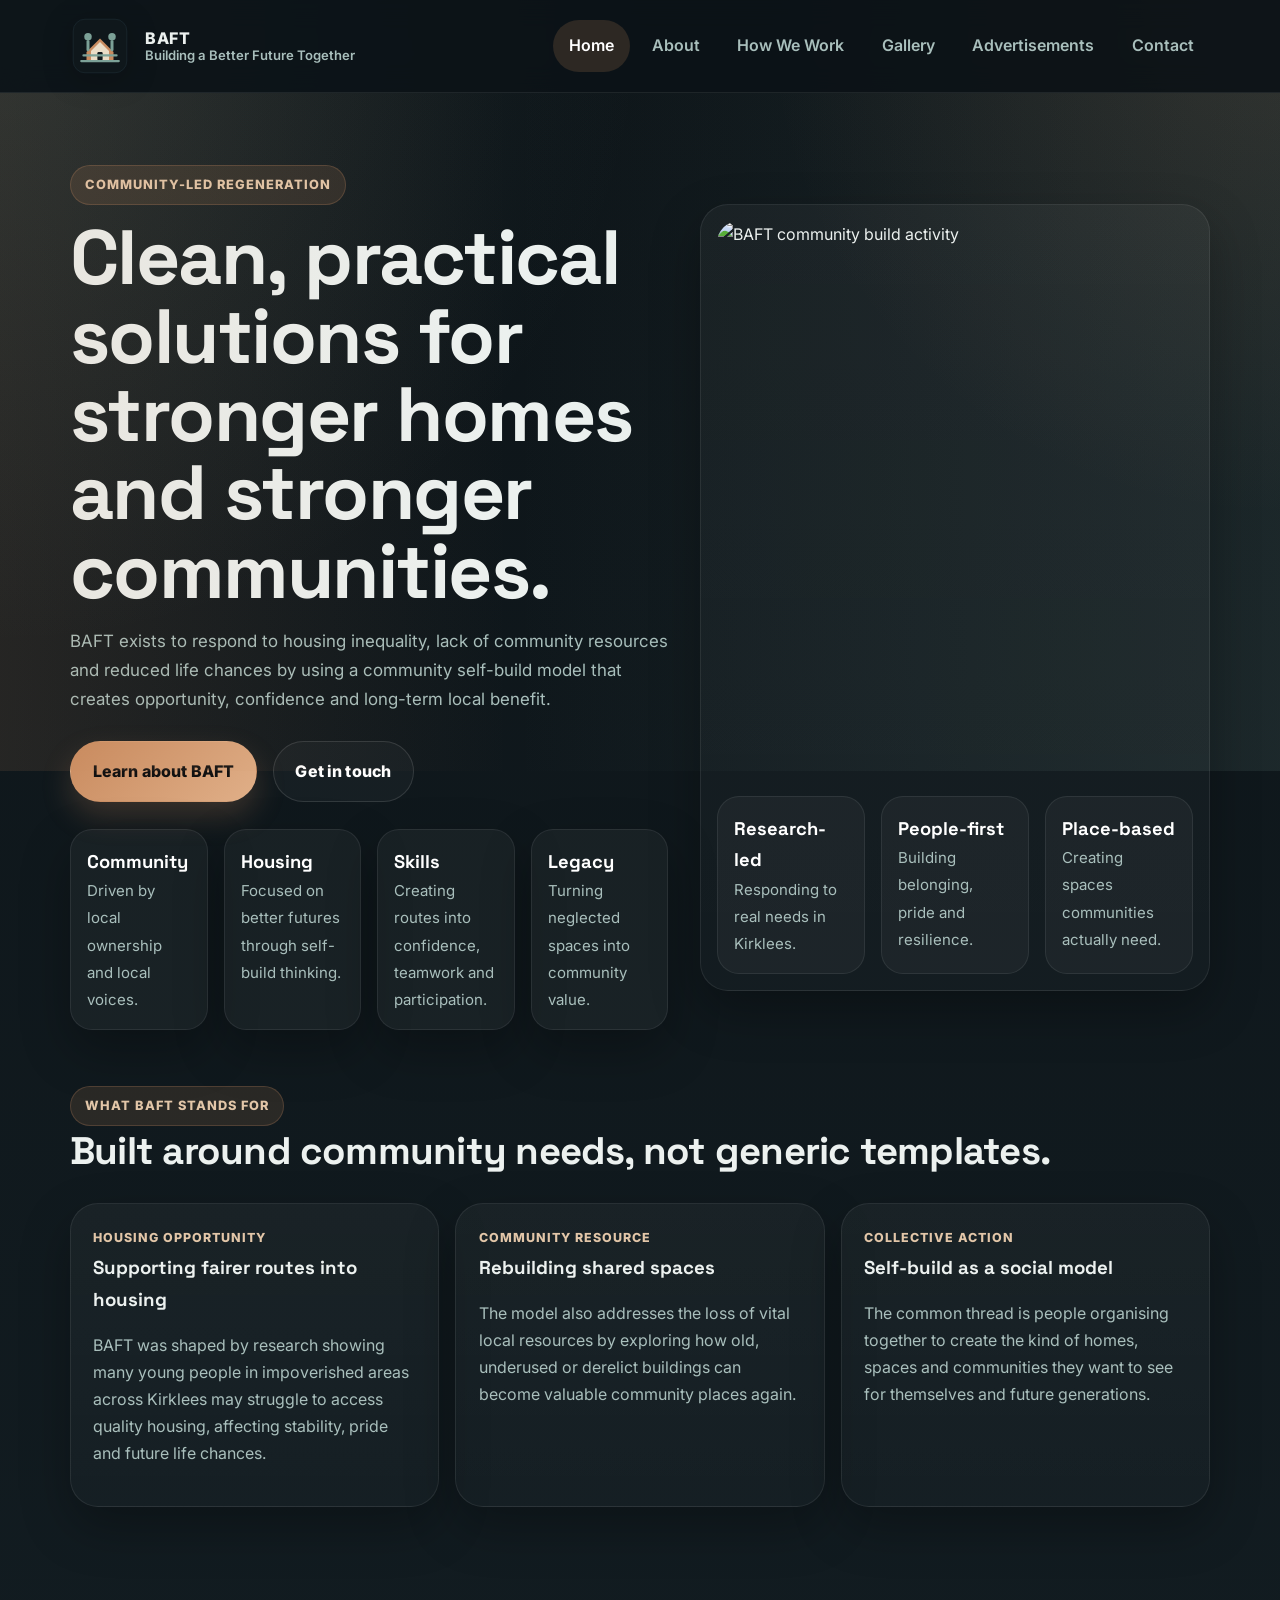
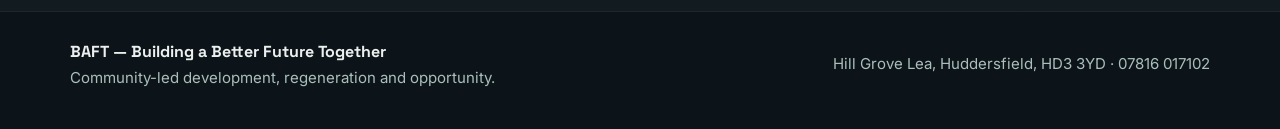
==== index.html @ 372d40d4 "BAFT website final version" ====
<!doctype html>
<html lang="en">
<head>
  <meta charset="utf-8" />
  <meta name="viewport" content="width=device-width, initial-scale=1" />
  <title>BAFT | Building a Better Future Together</title>
  <meta name="description" content="BAFT is a community-led organisation focused on self-build, regeneration and creating stronger futures for young people and neighbourhoods in Kirklees." />
  <link rel="preconnect" href="https://fonts.googleapis.com">
  <link rel="preconnect" href="https://fonts.gstatic.com" crossorigin>
  <link href="https://fonts.googleapis.com/css2?family=Inter:wght@400;500;600;700;800&family=Space+Grotesk:wght@500;700&display=swap" rel="stylesheet">
  <link rel="stylesheet" href="assets/css/styles.css" />
</head>
<body>
<header class="topbar">
  <div class="container nav">
    <a href="index.html" class="brand" aria-label="BAFT Home">
      <img src="assets/img/baft-logo.svg" alt="BAFT logo" />
      <div class="brand-text"><span>BAFT</span><span>Building a Better Future Together</span></div>
    </a>
    <button class="menu-btn" aria-label="Open menu">☰</button>
    <nav class="nav-links">
      <a href="index.html" class="active">Home</a>
      <a href="about.html">About</a>
      <a href="how-we-work.html">How We Work</a>
      <a href="gallery.html">Gallery</a>
      <a href="adverts.html">Advertisements</a>
      <a href="contact.html">Contact</a>
    </nav>
  </div>
</header>
<main>
  <section class="hero">
    <div class="container hero-grid">
      <div>
        <span class="eyebrow">Community-led regeneration</span>
        <h1>Clean, practical solutions for stronger homes and stronger communities.</h1>
        <p class="lead">BAFT exists to respond to housing inequality, lack of community resources and reduced life chances by using a community self-build model that creates opportunity, confidence and long-term local benefit.</p>
        <div class="actions">
          <a class="btn primary" href="about.html">Learn about BAFT</a>
          <a class="btn secondary" href="contact.html">Get in touch</a>
        </div>
        <div class="stat-band">
          <div class="stat-card"><strong>Community</strong><span class="small">Driven by local ownership and local voices.</span></div>
          <div class="stat-card"><strong>Housing</strong><span class="small">Focused on better futures through self-build thinking.</span></div>
          <div class="stat-card"><strong>Skills</strong><span class="small">Creating routes into confidence, teamwork and participation.</span></div>
          <div class="stat-card"><strong>Legacy</strong><span class="small">Turning neglected spaces into community value.</span></div>
        </div>
      </div>
      <div class="hero-card">
        <img src="https://static.wixstatic.com/media/325c3e_e42f25a9f0ba4d3da91ca66ad7e15fb5~mv2.jpg/v1/fill/w_980,h_708,al_c,q_80,usm_0.66_1.00_0.01,enc_auto/325c3e_e42f25a9f0ba4d3da91ca66ad7e15fb5~mv2.jpg" alt="BAFT community build activity" />
        <div class="mini-stats">
          <div><strong>Research-led</strong><span class="small">Responding to real needs in Kirklees.</span></div>
          <div><strong>People-first</strong><span class="small">Building belonging, pride and resilience.</span></div>
          <div><strong>Place-based</strong><span class="small">Creating spaces communities actually need.</span></div>
        </div>
      </div>
    </div>
  </section>

  <section class="section">
    <div class="container">
      <div class="section-head">
        <div>
          <span class="eyebrow">What BAFT stands for</span>
          <h2>Built around community needs, not generic templates.</h2>
        </div>
      </div>
      <div class="grid-3">
        <article class="card">
          <div class="kicker">Housing opportunity</div>
          <h3>Supporting fairer routes into housing</h3>
          <p class="muted">BAFT was shaped by research showing many young people in impoverished areas across Kirklees may struggle to access quality housing, affecting stability, pride and future life chances.</p>
        </article>
        <article class="card">
          <div class="kicker">Community resource</div>
          <h3>Rebuilding shared spaces</h3>
          <p class="muted">The model also addresses the loss of vital local resources by exploring how old, underused or derelict buildings can become valuable community places again.</p>
        </article>
        <article class="card">
          <div class="kicker">Collective action</div>
          <h3>Self-build as a social model</h3>
          <p class="muted">The common thread is people organising together to create the kind of homes, spaces and communities they want to see for themselves and future generations.</p>
        </article>
      </div>
    </div>
  </section>

</main>
<footer class="footer">
  <div class="container footer-grid">
    <div><strong>BAFT — Building a Better Future Together</strong><div class="small">Community-led development, regeneration and opportunity.</div></div>
    <div class="small">Hill Grove Lea, Huddersfield, HD3 3YD · <a href="tel:07816017102">07816 017102</a></div>
  </div>
</footer>
<script src="assets/js/main.js"></script>
</body>
</html>
---- assets/css/styles.css ----
:root{
  --bg:#0d1418;
  --bg-2:#121c21;
  --surface:#17242a;
  --surface-2:#1d2d34;
  --panel:#f4efe7;
  --panel-2:#e8dcc9;
  --text:#ecf1ef;
  --text-dark:#112027;
  --muted:#a9bfbc;
  --muted-dark:#53656b;
  --line:rgba(255,255,255,.08);
  --brand:#c98b5f;
  --brand-2:#7ca197;
  --brand-3:#e2c6a8;
  --shadow:0 20px 50px rgba(0,0,0,.28);
  --radius:28px;
}
*{box-sizing:border-box}
html{scroll-behavior:smooth}
body{
  margin:0;
  font-family:Inter,system-ui,sans-serif;
  color:var(--text);
  background:
    radial-gradient(circle at top left, rgba(124,161,151,.16), transparent 30%),
    radial-gradient(circle at top right, rgba(201,139,95,.14), transparent 24%),
    linear-gradient(180deg,var(--bg) 0%, var(--bg-2) 100%);
  line-height:1.7;
}
a{color:inherit;text-decoration:none}
img{max-width:100%;display:block}
.container{width:min(1140px,calc(100% - 2rem));margin:auto}

.topbar{
  position:sticky;top:0;z-index:50;
  background:rgba(12,19,23,.88);
  backdrop-filter:blur(14px);
  border-bottom:1px solid var(--line)
}
.nav{display:flex;align-items:center;justify-content:space-between;gap:1rem;padding:1rem 0}
.brand{display:flex;align-items:center;gap:.95rem;min-width:0}
.brand img{width:60px;height:60px;filter:drop-shadow(0 6px 15px rgba(0,0,0,.2))}
.brand-text{display:flex;flex-direction:column;line-height:1.08}
.brand-text span:first-child{font-weight:800;letter-spacing:.04em}
.brand-text span:last-child{font-size:.82rem;color:var(--muted);font-weight:600}
.nav-links{display:flex;gap:.35rem;align-items:center}
.nav-links a{padding:.8rem 1rem;border-radius:999px;font-weight:600;color:var(--muted);transition:.2s ease}
.nav-links a:hover,.nav-links a.active{background:rgba(201,139,95,.18);color:#fff}
.menu-btn{display:none;border:1px solid var(--line);background:rgba(255,255,255,.04);color:var(--text);border-radius:18px;padding:.8rem .95rem;font-size:1rem}

.hero,.page-hero{padding:4.5rem 0 2rem;position:relative}
.hero::before,.page-hero::before{
  content:"";position:absolute;inset:0 0 auto 0;height:70%;pointer-events:none;
  background:linear-gradient(90deg, rgba(201,139,95,.12), transparent 40%, rgba(124,161,151,.12));
}
.hero-grid,.split,.page-hero-grid{display:grid;grid-template-columns:1.08fr .92fr;gap:2rem;align-items:center}
.eyebrow{display:inline-flex;align-items:center;padding:.5rem .85rem;border-radius:999px;background:rgba(201,139,95,.14);border:1px solid rgba(201,139,95,.24);color:var(--brand-3);font-size:.8rem;font-weight:800;text-transform:uppercase;letter-spacing:.08em}
.hero h1,.page-hero h1,h2{font-family:'Space Grotesk',Inter,sans-serif;line-height:1.02;letter-spacing:-.02em}
.hero h1,.page-hero h1{font-size:clamp(2.8rem,6vw,5.2rem);margin:.85rem 0 1rem;max-width:12ch}
h2{font-size:clamp(2rem,3vw,3rem);margin:.3rem 0 0.8rem}
.lead{font-size:1.06rem;color:var(--muted);max-width:64ch}
.actions{display:flex;gap:1rem;flex-wrap:wrap;margin-top:1.7rem}
.btn{display:inline-flex;align-items:center;justify-content:center;padding:1rem 1.35rem;border-radius:999px;font-weight:800;letter-spacing:.01em;border:1px solid transparent;transition:.22s ease;cursor:pointer}
.btn:hover{transform:translateY(-2px)}
.btn.primary{background:linear-gradient(135deg,var(--brand),#e0af88);color:#111;box-shadow:0 14px 30px rgba(201,139,95,.24)}
.btn.secondary{background:rgba(255,255,255,.03);border-color:rgba(255,255,255,.12);color:#fff}
.btn.secondary:hover{border-color:rgba(255,255,255,.25);background:rgba(255,255,255,.06)}

.hero-card,.image-card,.stat-card,.card,.contact-card,.feature-card,.gallery-note,.notice,.timeline-item,.ad-feature-card,.ad-promo-card,.team-card{background:linear-gradient(180deg, rgba(255,255,255,.04), rgba(255,255,255,.02));border:1px solid var(--line);box-shadow:var(--shadow);border-radius:var(--radius)}
.hero-card,.image-card,.banner{position:relative;overflow:hidden}
.hero-card::after,.image-card::after,.banner::after{
  content:"";position:absolute;inset:auto auto -20% -10%;width:150px;height:150px;border-radius:50%;background:radial-gradient(circle, rgba(201,139,95,.35), transparent 65%);pointer-events:none
}
.hero-card{padding:1rem}
.hero-card img,.image-card img{border-radius:22px;aspect-ratio:4/4.7;object-fit:cover}
.banner img{border-radius:30px;aspect-ratio:4/3.2;object-fit:cover;box-shadow:var(--shadow)}
.mini-stats,.stat-band,.grid-3,.grid-2,.team-grid,.contact-grid,.ad-feature-grid{display:grid;gap:1rem}
.mini-stats{grid-template-columns:repeat(3,1fr);margin-top:1rem}
.mini-stats div,.stat-card{padding:1rem;background:rgba(255,255,255,.04);border:1px solid var(--line);border-radius:22px}
.mini-stats strong,.stat-card strong{display:block;font-size:1.15rem;font-family:'Space Grotesk',Inter,sans-serif;color:#fff}
.stat-band{grid-template-columns:repeat(4,1fr);margin-top:1.7rem}
.grid-3,.team-grid{grid-template-columns:repeat(3,1fr)}
.grid-2,.contact-grid,.ad-feature-grid{grid-template-columns:repeat(2,1fr)}
.section{padding:1.5rem 0 4rem}
.section-head{display:flex;justify-content:space-between;align-items:end;gap:1rem;margin-bottom:1.3rem}
.card,.feature-card,.gallery-note,.contact-card{padding:1.4rem}
.card h3,.feature-card h3,.team-card h3,.contact-card h3,.timeline-item h3,.ad-feature-card h3,.ad-promo-card h3{margin:.25rem 0 .55rem;font-family:'Space Grotesk',Inter,sans-serif}
.kicker{font-size:.78rem;text-transform:uppercase;letter-spacing:.08em;color:var(--brand-3);font-weight:800}
.muted,.small{color:var(--muted)}
.small{font-size:.94rem}
.feature-strip{display:grid;grid-template-columns:1fr 1fr;gap:1rem;margin-top:1.25rem}
.feature-card{display:flex;gap:1rem;align-items:flex-start}
.feature-icon{width:50px;height:50px;border-radius:16px;background:rgba(201,139,95,.18);display:grid;place-items:center;font-weight:800;color:var(--brand-3);flex:0 0 auto}
.quote,.notice{padding:1.2rem 1.25rem;background:rgba(255,255,255,.04);border-left:4px solid var(--brand);margin-top:1rem}
.team-card{overflow:hidden}.team-card img{aspect-ratio:4/4.2;object-fit:cover}.team-card .body{padding:1rem 1.15rem 1.25rem}
.timeline{display:grid;gap:1rem}
.timeline-item{display:grid;grid-template-columns:auto 1fr;gap:1rem;align-items:flex-start;padding:1.2rem}
.timeline-step{width:56px;height:56px;border-radius:18px;display:grid;place-items:center;background:linear-gradient(135deg,var(--brand),#e0af88);color:#111;font-weight:900;font-family:'Space Grotesk',Inter,sans-serif}
.gallery-grid{columns:3 260px;column-gap:1rem}
.gallery-grid figure{break-inside:avoid;margin:0 0 1rem;border-radius:24px;overflow:hidden;border:1px solid var(--line);background:rgba(255,255,255,.03);box-shadow:var(--shadow)}
.gallery-grid img{width:100%;height:auto;transition:transform .35s ease}.gallery-grid figure:hover img{transform:scale(1.03)}
.contact-form{display:grid;gap:.8rem}.contact-form input,.contact-form textarea{width:100%;padding:1rem 1.05rem;border-radius:18px;border:1px solid rgba(255,255,255,.12);background:rgba(10,16,19,.55);color:#fff}.contact-form textarea{min-height:160px;resize:vertical}
.contact-form ::placeholder{color:#91a4a2}

.ad-feature-grid{margin-top:1.25rem}
.ad-feature-card{display:grid;grid-template-columns:1fr;overflow:hidden;padding:0}
.ad-brand{
  min-height:250px;display:flex;align-items:center;justify-content:center;padding:2rem;
  background:linear-gradient(135deg, rgba(255,255,255,.05), rgba(255,255,255,.02));
  border-bottom:1px solid var(--line)
}
.ad-feature-body{padding:1.35rem}
.logo-lockup{display:flex;align-items:center;justify-content:center;width:100%}
.logo-lockup svg{width:min(320px,100%);height:auto}
.ad-actions{display:flex;gap:.8rem;flex-wrap:wrap;margin-top:1.2rem}
.page-intro{max-width:760px}
.partner-note{margin-top:1rem;color:var(--muted);font-size:.95rem}

.footer{padding:1.6rem 0 2.4rem;border-top:1px solid var(--line);background:rgba(8,13,16,.45);margin-top:2.5rem}
.footer-grid{display:flex;justify-content:space-between;gap:1rem;align-items:center}
.footer strong{font-family:'Space Grotesk',Inter,sans-serif}

@media (max-width:900px){
  .hero-grid,.split,.page-hero-grid,.grid-3,.grid-2,.team-grid,.contact-grid,.ad-feature-grid,.stat-band,.feature-strip{grid-template-columns:1fr}
  .hero h1,.page-hero h1{max-width:none}
  .nav-links{display:none;position:absolute;left:1rem;right:1rem;top:86px;background:rgba(16,25,29,.98);padding:1rem;border:1px solid var(--line);border-radius:24px;box-shadow:var(--shadow);flex-direction:column;align-items:stretch}
  .nav-links.show{display:flex}
  .menu-btn{display:inline-flex}
  .footer-grid{flex-direction:column;align-items:flex-start}
}
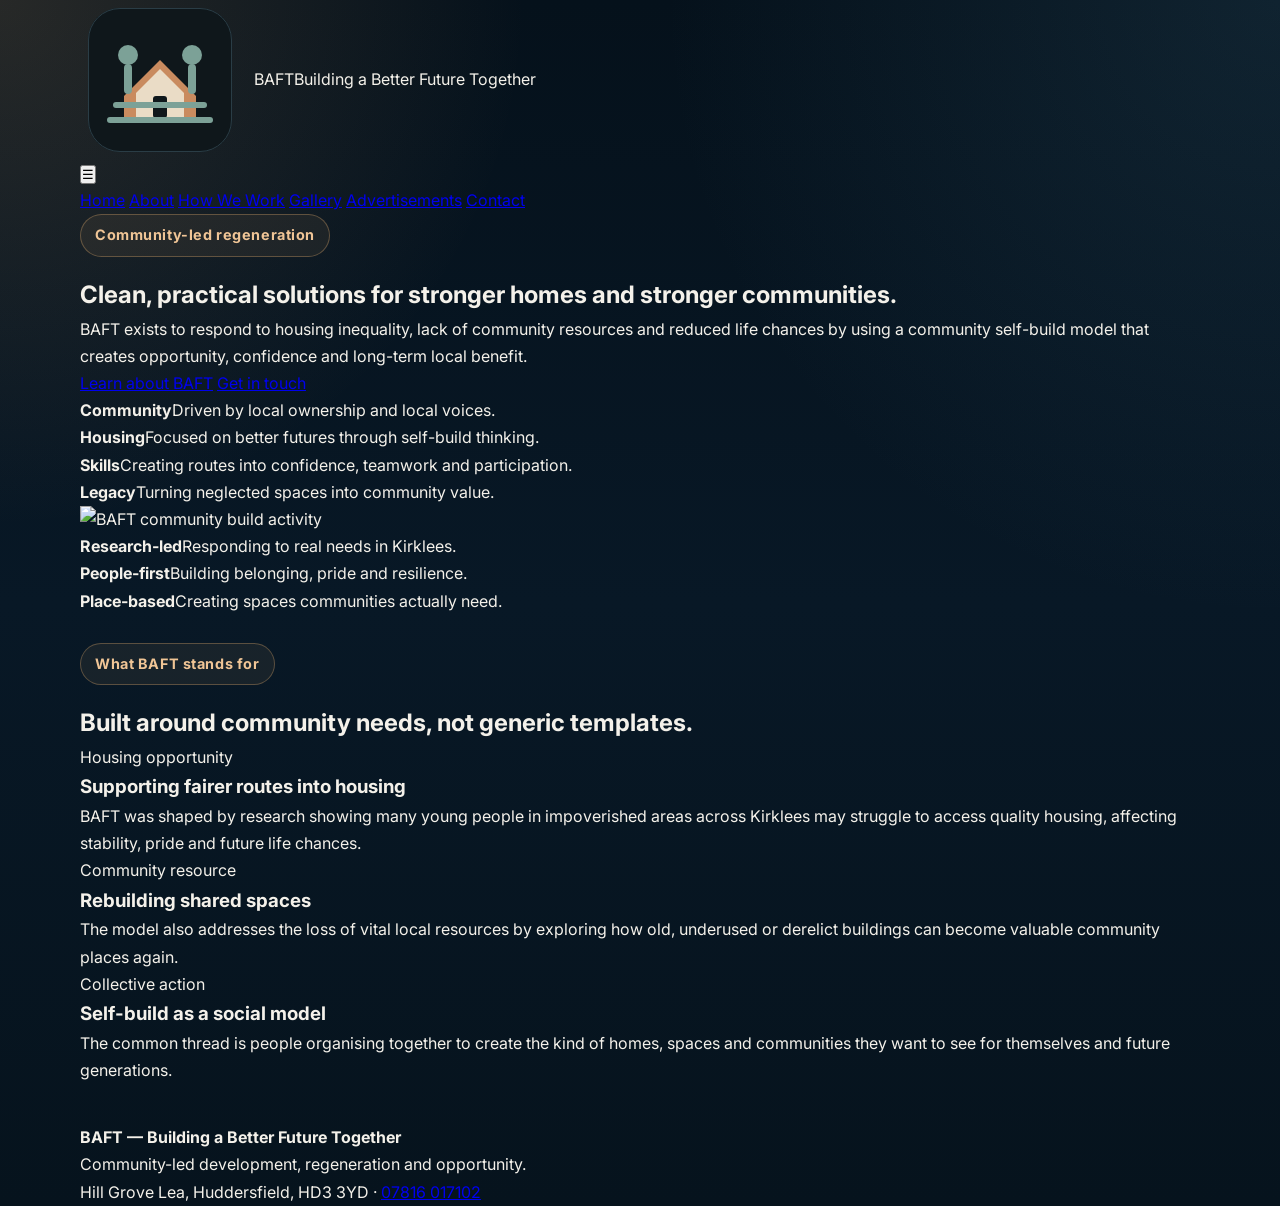
==== commit f8967638: "Improve about page design and fix menu" ====
--- a/index.html
+++ b/index.html
@@ -8,7 +8,7 @@
   <link rel="preconnect" href="https://fonts.googleapis.com">
   <link rel="preconnect" href="https://fonts.gstatic.com" crossorigin>
   <link href="https://fonts.googleapis.com/css2?family=Inter:wght@400;500;600;700;800&family=Space+Grotesk:wght@500;700&display=swap" rel="stylesheet">
-  <link rel="stylesheet" href="assets/css/styles.css" />
+  <link rel="stylesheet" href="assets/css/styles.css">
 </head>
 <body>
 <header class="topbar">
@@ -17,7 +17,7 @@
       <img src="assets/img/baft-logo.svg" alt="BAFT logo" />
       <div class="brand-text"><span>BAFT</span><span>Building a Better Future Together</span></div>
     </a>
-    <button class="menu-btn" aria-label="Open menu">☰</button>
+    <button class="menu-btn" aria-expanded="false" aria-label="Open menu">☰</button>
     <nav class="nav-links">
       <a href="index.html" class="active">Home</a>
       <a href="about.html">About</a>
@@ -29,7 +29,7 @@
   </div>
 </header>
 <main>
-  <section class="hero">
+  <section class="hero fade-in">
     <div class="container hero-grid">
       <div>
         <span class="eyebrow">Community-led regeneration</span>
@@ -59,7 +59,7 @@
 
   <section class="section">
     <div class="container">
-      <div class="section-head">
+      <div class="section-head fade-up">
         <div>
           <span class="eyebrow">What BAFT stands for</span>
           <h2>Built around community needs, not generic templates.</h2>
--- a/assets/css/styles.css
+++ b/assets/css/styles.css
@@ -1,131 +1,377 @@
-:root{
-  --bg:#0d1418;
-  --bg-2:#121c21;
-  --surface:#17242a;
-  --surface-2:#1d2d34;
-  --panel:#f4efe7;
-  --panel-2:#e8dcc9;
-  --text:#ecf1ef;
-  --text-dark:#112027;
-  --muted:#a9bfbc;
-  --muted-dark:#53656b;
-  --line:rgba(255,255,255,.08);
-  --brand:#c98b5f;
-  --brand-2:#7ca197;
-  --brand-3:#e2c6a8;
-  --shadow:0 20px 50px rgba(0,0,0,.28);
-  --radius:28px;
-}
-*{box-sizing:border-box}
-html{scroll-behavior:smooth}
-body{
-  margin:0;
-  font-family:Inter,system-ui,sans-serif;
-  color:var(--text);
+* {
+  margin: 0;
+  padding: 0;
+  box-sizing: border-box;
+}
+
+:root {
+  --bg: #07131d;
+  --bg-soft: #0d1d2a;
+  --panel: rgba(11, 24, 35, 0.88);
+  --panel-border: rgba(255, 255, 255, 0.08);
+  --text: #f4f1ea;
+  --muted: #bfd0db;
+  --accent: #d9a56a;
+  --accent-soft: #f0c596;
+  --shadow: 0 20px 50px rgba(0, 0, 0, 0.28);
+}
+
+html {
+  scroll-behavior: smooth;
+}
+
+body {
+  font-family: Inter, Arial, sans-serif;
   background:
-    radial-gradient(circle at top left, rgba(124,161,151,.16), transparent 30%),
-    radial-gradient(circle at top right, rgba(201,139,95,.14), transparent 24%),
-    linear-gradient(180deg,var(--bg) 0%, var(--bg-2) 100%);
-  line-height:1.7;
-}
-a{color:inherit;text-decoration:none}
-img{max-width:100%;display:block}
-.container{width:min(1140px,calc(100% - 2rem));margin:auto}
-
-.topbar{
-  position:sticky;top:0;z-index:50;
-  background:rgba(12,19,23,.88);
-  backdrop-filter:blur(14px);
-  border-bottom:1px solid var(--line)
-}
-.nav{display:flex;align-items:center;justify-content:space-between;gap:1rem;padding:1rem 0}
-.brand{display:flex;align-items:center;gap:.95rem;min-width:0}
-.brand img{width:60px;height:60px;filter:drop-shadow(0 6px 15px rgba(0,0,0,.2))}
-.brand-text{display:flex;flex-direction:column;line-height:1.08}
-.brand-text span:first-child{font-weight:800;letter-spacing:.04em}
-.brand-text span:last-child{font-size:.82rem;color:var(--muted);font-weight:600}
-.nav-links{display:flex;gap:.35rem;align-items:center}
-.nav-links a{padding:.8rem 1rem;border-radius:999px;font-weight:600;color:var(--muted);transition:.2s ease}
-.nav-links a:hover,.nav-links a.active{background:rgba(201,139,95,.18);color:#fff}
-.menu-btn{display:none;border:1px solid var(--line);background:rgba(255,255,255,.04);color:var(--text);border-radius:18px;padding:.8rem .95rem;font-size:1rem}
-
-.hero,.page-hero{padding:4.5rem 0 2rem;position:relative}
-.hero::before,.page-hero::before{
-  content:"";position:absolute;inset:0 0 auto 0;height:70%;pointer-events:none;
-  background:linear-gradient(90deg, rgba(201,139,95,.12), transparent 40%, rgba(124,161,151,.12));
-}
-.hero-grid,.split,.page-hero-grid{display:grid;grid-template-columns:1.08fr .92fr;gap:2rem;align-items:center}
-.eyebrow{display:inline-flex;align-items:center;padding:.5rem .85rem;border-radius:999px;background:rgba(201,139,95,.14);border:1px solid rgba(201,139,95,.24);color:var(--brand-3);font-size:.8rem;font-weight:800;text-transform:uppercase;letter-spacing:.08em}
-.hero h1,.page-hero h1,h2{font-family:'Space Grotesk',Inter,sans-serif;line-height:1.02;letter-spacing:-.02em}
-.hero h1,.page-hero h1{font-size:clamp(2.8rem,6vw,5.2rem);margin:.85rem 0 1rem;max-width:12ch}
-h2{font-size:clamp(2rem,3vw,3rem);margin:.3rem 0 0.8rem}
-.lead{font-size:1.06rem;color:var(--muted);max-width:64ch}
-.actions{display:flex;gap:1rem;flex-wrap:wrap;margin-top:1.7rem}
-.btn{display:inline-flex;align-items:center;justify-content:center;padding:1rem 1.35rem;border-radius:999px;font-weight:800;letter-spacing:.01em;border:1px solid transparent;transition:.22s ease;cursor:pointer}
-.btn:hover{transform:translateY(-2px)}
-.btn.primary{background:linear-gradient(135deg,var(--brand),#e0af88);color:#111;box-shadow:0 14px 30px rgba(201,139,95,.24)}
-.btn.secondary{background:rgba(255,255,255,.03);border-color:rgba(255,255,255,.12);color:#fff}
-.btn.secondary:hover{border-color:rgba(255,255,255,.25);background:rgba(255,255,255,.06)}
-
-.hero-card,.image-card,.stat-card,.card,.contact-card,.feature-card,.gallery-note,.notice,.timeline-item,.ad-feature-card,.ad-promo-card,.team-card{background:linear-gradient(180deg, rgba(255,255,255,.04), rgba(255,255,255,.02));border:1px solid var(--line);box-shadow:var(--shadow);border-radius:var(--radius)}
-.hero-card,.image-card,.banner{position:relative;overflow:hidden}
-.hero-card::after,.image-card::after,.banner::after{
-  content:"";position:absolute;inset:auto auto -20% -10%;width:150px;height:150px;border-radius:50%;background:radial-gradient(circle, rgba(201,139,95,.35), transparent 65%);pointer-events:none
-}
-.hero-card{padding:1rem}
-.hero-card img,.image-card img{border-radius:22px;aspect-ratio:4/4.7;object-fit:cover}
-.banner img{border-radius:30px;aspect-ratio:4/3.2;object-fit:cover;box-shadow:var(--shadow)}
-.mini-stats,.stat-band,.grid-3,.grid-2,.team-grid,.contact-grid,.ad-feature-grid{display:grid;gap:1rem}
-.mini-stats{grid-template-columns:repeat(3,1fr);margin-top:1rem}
-.mini-stats div,.stat-card{padding:1rem;background:rgba(255,255,255,.04);border:1px solid var(--line);border-radius:22px}
-.mini-stats strong,.stat-card strong{display:block;font-size:1.15rem;font-family:'Space Grotesk',Inter,sans-serif;color:#fff}
-.stat-band{grid-template-columns:repeat(4,1fr);margin-top:1.7rem}
-.grid-3,.team-grid{grid-template-columns:repeat(3,1fr)}
-.grid-2,.contact-grid,.ad-feature-grid{grid-template-columns:repeat(2,1fr)}
-.section{padding:1.5rem 0 4rem}
-.section-head{display:flex;justify-content:space-between;align-items:end;gap:1rem;margin-bottom:1.3rem}
-.card,.feature-card,.gallery-note,.contact-card{padding:1.4rem}
-.card h3,.feature-card h3,.team-card h3,.contact-card h3,.timeline-item h3,.ad-feature-card h3,.ad-promo-card h3{margin:.25rem 0 .55rem;font-family:'Space Grotesk',Inter,sans-serif}
-.kicker{font-size:.78rem;text-transform:uppercase;letter-spacing:.08em;color:var(--brand-3);font-weight:800}
-.muted,.small{color:var(--muted)}
-.small{font-size:.94rem}
-.feature-strip{display:grid;grid-template-columns:1fr 1fr;gap:1rem;margin-top:1.25rem}
-.feature-card{display:flex;gap:1rem;align-items:flex-start}
-.feature-icon{width:50px;height:50px;border-radius:16px;background:rgba(201,139,95,.18);display:grid;place-items:center;font-weight:800;color:var(--brand-3);flex:0 0 auto}
-.quote,.notice{padding:1.2rem 1.25rem;background:rgba(255,255,255,.04);border-left:4px solid var(--brand);margin-top:1rem}
-.team-card{overflow:hidden}.team-card img{aspect-ratio:4/4.2;object-fit:cover}.team-card .body{padding:1rem 1.15rem 1.25rem}
-.timeline{display:grid;gap:1rem}
-.timeline-item{display:grid;grid-template-columns:auto 1fr;gap:1rem;align-items:flex-start;padding:1.2rem}
-.timeline-step{width:56px;height:56px;border-radius:18px;display:grid;place-items:center;background:linear-gradient(135deg,var(--brand),#e0af88);color:#111;font-weight:900;font-family:'Space Grotesk',Inter,sans-serif}
-.gallery-grid{columns:3 260px;column-gap:1rem}
-.gallery-grid figure{break-inside:avoid;margin:0 0 1rem;border-radius:24px;overflow:hidden;border:1px solid var(--line);background:rgba(255,255,255,.03);box-shadow:var(--shadow)}
-.gallery-grid img{width:100%;height:auto;transition:transform .35s ease}.gallery-grid figure:hover img{transform:scale(1.03)}
-.contact-form{display:grid;gap:.8rem}.contact-form input,.contact-form textarea{width:100%;padding:1rem 1.05rem;border-radius:18px;border:1px solid rgba(255,255,255,.12);background:rgba(10,16,19,.55);color:#fff}.contact-form textarea{min-height:160px;resize:vertical}
-.contact-form ::placeholder{color:#91a4a2}
-
-.ad-feature-grid{margin-top:1.25rem}
-.ad-feature-card{display:grid;grid-template-columns:1fr;overflow:hidden;padding:0}
-.ad-brand{
-  min-height:250px;display:flex;align-items:center;justify-content:center;padding:2rem;
-  background:linear-gradient(135deg, rgba(255,255,255,.05), rgba(255,255,255,.02));
-  border-bottom:1px solid var(--line)
-}
-.ad-feature-body{padding:1.35rem}
-.logo-lockup{display:flex;align-items:center;justify-content:center;width:100%}
-.logo-lockup svg{width:min(320px,100%);height:auto}
-.ad-actions{display:flex;gap:.8rem;flex-wrap:wrap;margin-top:1.2rem}
-.page-intro{max-width:760px}
-.partner-note{margin-top:1rem;color:var(--muted);font-size:.95rem}
-
-.footer{padding:1.6rem 0 2.4rem;border-top:1px solid var(--line);background:rgba(8,13,16,.45);margin-top:2.5rem}
-.footer-grid{display:flex;justify-content:space-between;gap:1rem;align-items:center}
-.footer strong{font-family:'Space Grotesk',Inter,sans-serif}
-
-@media (max-width:900px){
-  .hero-grid,.split,.page-hero-grid,.grid-3,.grid-2,.team-grid,.contact-grid,.ad-feature-grid,.stat-band,.feature-strip{grid-template-columns:1fr}
-  .hero h1,.page-hero h1{max-width:none}
-  .nav-links{display:none;position:absolute;left:1rem;right:1rem;top:86px;background:rgba(16,25,29,.98);padding:1rem;border:1px solid var(--line);border-radius:24px;box-shadow:var(--shadow);flex-direction:column;align-items:stretch}
-  .nav-links.show{display:flex}
-  .menu-btn{display:inline-flex}
-  .footer-grid{flex-direction:column;align-items:flex-start}
-}
+    radial-gradient(circle at top left, rgba(217,165,106,0.16), transparent 30%),
+    radial-gradient(circle at top right, rgba(66,117,144,0.18), transparent 35%),
+    linear-gradient(180deg, #05111b 0%, #081826 50%, #06131d 100%);
+  color: var(--text);
+  line-height: 1.7;
+}
+
+img {
+  max-width: 100%;
+  display: block;
+}
+
+.container {
+  width: min(1120px, 92%);
+  margin: 0 auto;
+}
+
+.narrow {
+  width: min(860px, 100%);
+}
+
+.site-header {
+  position: sticky;
+  top: 0;
+  z-index: 50;
+  background: rgba(4, 13, 20, 0.92);
+  backdrop-filter: blur(10px);
+  border-bottom: 1px solid rgba(255,255,255,0.07);
+}
+
+.nav-wrap {
+  display: flex;
+  align-items: center;
+  justify-content: space-between;
+  gap: 24px;
+  padding: 18px 0;
+}
+
+.brand {
+  display: flex;
+  align-items: center;
+  gap: 14px;
+  text-decoration: none;
+  color: var(--text);
+  min-width: 0;
+}
+
+.brand-logo {
+  width: 64px;
+  height: 64px;
+  object-fit: contain;
+  border-radius: 18px;
+  box-shadow: 0 8px 24px rgba(0,0,0,0.18);
+}
+
+.brand-copy {
+  display: flex;
+  flex-direction: column;
+  line-height: 1.15;
+}
+
+.brand-copy strong {
+  font-size: 1.7rem;
+  letter-spacing: 0.02em;
+}
+
+.brand-copy span:last-child {
+  font-size: 0.95rem;
+  color: var(--muted);
+}
+
+.site-nav {
+  display: flex;
+  align-items: center;
+  gap: 24px;
+}
+
+.site-nav a {
+  color: var(--text);
+  text-decoration: none;
+  font-weight: 600;
+  padding: 10px 0;
+  position: relative;
+}
+
+.site-nav a:hover,
+.site-nav a.active {
+  color: var(--accent-soft);
+}
+
+.site-nav a.active::after,
+.site-nav a:hover::after {
+  content: "";
+  position: absolute;
+  left: 0;
+  bottom: 2px;
+  width: 100%;
+  height: 2px;
+  background: var(--accent);
+  border-radius: 999px;
+}
+
+.menu-toggle {
+  display: none;
+  border: 0;
+  background: transparent;
+  color: var(--text);
+  font-size: 2rem;
+  cursor: pointer;
+}
+
+.about-hero {
+  padding: 72px 0 42px;
+}
+
+.about-hero-grid {
+  display: grid;
+  grid-template-columns: 1.05fr 0.95fr;
+  gap: 36px;
+  align-items: center;
+}
+
+.eyebrow,
+.panel-label {
+  display: inline-flex;
+  align-items: center;
+  padding: 8px 14px;
+  border-radius: 999px;
+  border: 1px solid rgba(217,165,106,0.35);
+  background: rgba(217,165,106,0.08);
+  color: var(--accent-soft);
+  font-size: 0.9rem;
+  font-weight: 700;
+  letter-spacing: 0.04em;
+  margin-bottom: 18px;
+}
+
+.about-hero-copy h1 {
+  font-size: clamp(2.5rem, 5vw, 4.6rem);
+  line-height: 1.03;
+  margin-bottom: 18px;
+  max-width: 11ch;
+}
+
+.about-hero-copy p {
+  color: var(--muted);
+  font-size: 1.08rem;
+  max-width: 58ch;
+}
+
+.about-hero-image img {
+  border-radius: 28px;
+  min-height: 460px;
+  width: 100%;
+  object-fit: cover;
+  box-shadow: var(--shadow);
+}
+
+.section {
+  padding: 28px 0 40px;
+}
+
+.content-card,
+.info-panel {
+  background: linear-gradient(180deg, rgba(11,24,35,0.92), rgba(7,18,28,0.92));
+  border: 1px solid var(--panel-border);
+  border-radius: 28px;
+  box-shadow: var(--shadow);
+}
+
+.content-card {
+  padding: 34px;
+}
+
+.content-card h2 {
+  font-size: 2rem;
+  margin-bottom: 20px;
+}
+
+.content-card p + p {
+  margin-top: 18px;
+}
+
+.two-col {
+  display: grid;
+  grid-template-columns: 1.2fr 0.8fr;
+  gap: 28px;
+}
+
+.info-panel {
+  padding: 30px;
+}
+
+.info-panel h3 {
+  font-size: 1.8rem;
+  margin-bottom: 18px;
+}
+
+.info-panel p,
+.content-card p,
+.styled-list li {
+  color: var(--muted);
+  font-size: 1.02rem;
+}
+
+.styled-list {
+  list-style: none;
+  display: grid;
+  gap: 16px;
+  margin-top: 8px;
+}
+
+.styled-list li {
+  position: relative;
+  padding-left: 22px;
+}
+
+.styled-list li::before {
+  content: "";
+  position: absolute;
+  left: 0;
+  top: 11px;
+  width: 9px;
+  height: 9px;
+  border-radius: 999px;
+  background: var(--accent);
+}
+
+.team-section {
+  padding-bottom: 80px;
+}
+
+.section-title {
+  font-size: clamp(2rem, 4vw, 3rem);
+  margin-bottom: 28px;
+}
+
+.team-grid {
+  display: grid;
+  grid-template-columns: repeat(3, 1fr);
+  gap: 26px;
+}
+
+.team-card {
+  background: linear-gradient(180deg, rgba(11,24,35,0.96), rgba(7,18,28,0.96));
+  border-radius: 26px;
+  overflow: hidden;
+  border: 1px solid var(--panel-border);
+  box-shadow: var(--shadow);
+}
+
+.team-card img {
+  width: 100%;
+  height: 360px;
+  object-fit: cover;
+}
+
+.team-copy {
+  padding: 18px 18px 22px;
+}
+
+.team-copy h3 {
+  font-size: 1.4rem;
+}
+
+.site-footer {
+  border-top: 1px solid rgba(255,255,255,0.08);
+  padding: 24px 0 34px;
+  color: var(--muted);
+  text-align: center;
+}
+
+/* Animations */
+.fade-in,
+.fade-up {
+  opacity: 0;
+  transform: translateY(26px);
+  transition: opacity 0.8s ease, transform 0.8s ease;
+}
+
+.fade-in.show,
+.fade-up.show {
+  opacity: 1;
+  transform: translateY(0);
+}
+
+/* Mobile */
+@media (max-width: 960px) {
+  .about-hero-grid,
+  .two-col,
+  .team-grid {
+    grid-template-columns: 1fr;
+  }
+
+  .about-hero-copy h1 {
+    max-width: 100%;
+  }
+
+  .about-hero-image img {
+    min-height: 320px;
+  }
+
+  .site-nav {
+    gap: 16px;
+    flex-wrap: wrap;
+    justify-content: flex-end;
+  }
+}
+
+@media (max-width: 768px) {
+  .menu-toggle {
+    display: block;
+  }
+
+  .site-nav {
+    display: none;
+    width: 100%;
+    flex-direction: column;
+    align-items: flex-start;
+    gap: 8px;
+    padding-top: 14px;
+  }
+
+  .site-nav.open {
+    display: flex;
+  }
+
+  .nav-wrap {
+    flex-wrap: wrap;
+  }
+
+  .brand-copy strong {
+    font-size: 1.35rem;
+  }
+
+  .brand-copy span:last-child {
+    font-size: 0.82rem;
+  }
+
+  .about-hero {
+    padding-top: 42px;
+  }
+
+  .content-card,
+  .info-panel {
+    padding: 22px;
+  }
+
+  .team-card img {
+    height: 320px;
+  }
+}
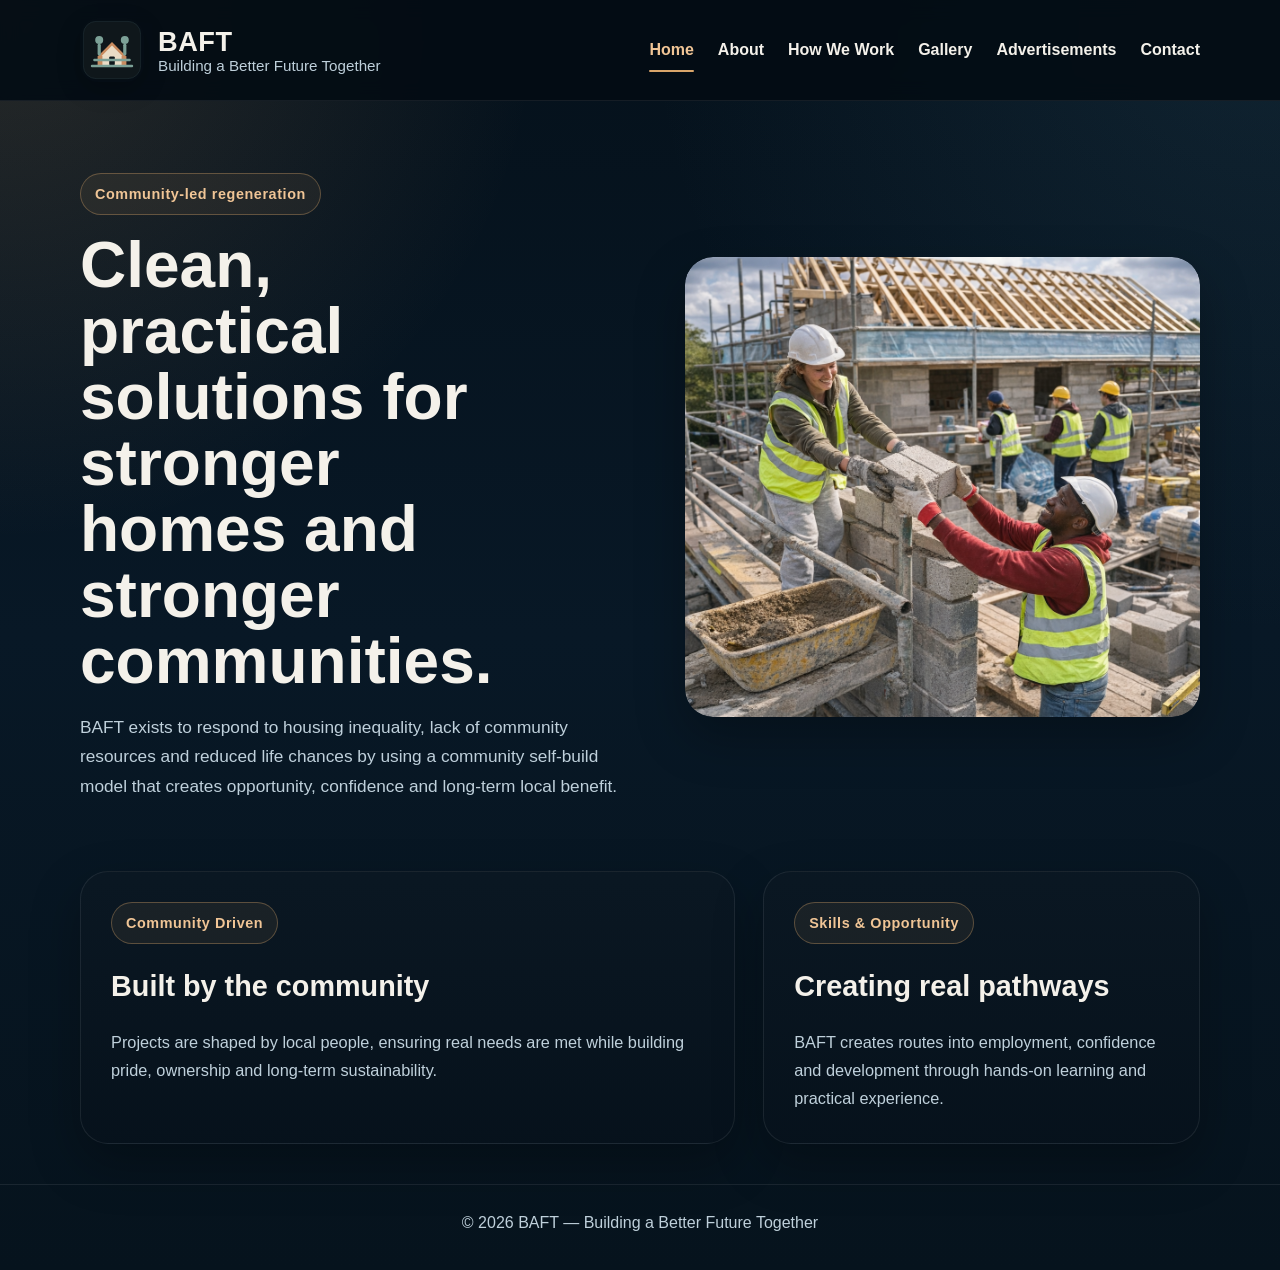
==== commit 1f360286: "Fix homepage layout" ====
--- a/index.html
+++ b/index.html
@@ -1,97 +1,102 @@
-<!doctype html>
+<!DOCTYPE html>
 <html lang="en">
 <head>
-  <meta charset="utf-8" />
-  <meta name="viewport" content="width=device-width, initial-scale=1" />
+  <meta charset="UTF-8" />
+  <meta name="viewport" content="width=device-width, initial-scale=1.0" />
   <title>BAFT | Building a Better Future Together</title>
-  <meta name="description" content="BAFT is a community-led organisation focused on self-build, regeneration and creating stronger futures for young people and neighbourhoods in Kirklees." />
-  <link rel="preconnect" href="https://fonts.googleapis.com">
-  <link rel="preconnect" href="https://fonts.gstatic.com" crossorigin>
-  <link href="https://fonts.googleapis.com/css2?family=Inter:wght@400;500;600;700;800&family=Space+Grotesk:wght@500;700&display=swap" rel="stylesheet">
-  <link rel="stylesheet" href="assets/css/styles.css">
+  <link rel="stylesheet" href="assets/css/styles.css" />
 </head>
+
 <body>
-<header class="topbar">
-  <div class="container nav">
-    <a href="index.html" class="brand" aria-label="BAFT Home">
-      <img src="assets/img/baft-logo.svg" alt="BAFT logo" />
-      <div class="brand-text"><span>BAFT</span><span>Building a Better Future Together</span></div>
-    </a>
-    <button class="menu-btn" aria-expanded="false" aria-label="Open menu">☰</button>
-    <nav class="nav-links">
-      <a href="index.html" class="active">Home</a>
-      <a href="about.html">About</a>
-      <a href="how-we-work.html">How We Work</a>
-      <a href="gallery.html">Gallery</a>
-      <a href="adverts.html">Advertisements</a>
-      <a href="contact.html">Contact</a>
-    </nav>
-  </div>
-</header>
-<main>
-  <section class="hero fade-in">
-    <div class="container hero-grid">
-      <div>
-        <span class="eyebrow">Community-led regeneration</span>
-        <h1>Clean, practical solutions for stronger homes and stronger communities.</h1>
-        <p class="lead">BAFT exists to respond to housing inequality, lack of community resources and reduced life chances by using a community self-build model that creates opportunity, confidence and long-term local benefit.</p>
-        <div class="actions">
-          <a class="btn primary" href="about.html">Learn about BAFT</a>
-          <a class="btn secondary" href="contact.html">Get in touch</a>
+
+  <!-- HEADER -->
+  <header class="site-header">
+    <div class="container nav-wrap">
+      <a href="index.html" class="brand">
+        <img src="assets/img/baft-logo.svg" alt="BAFT logo" class="brand-logo" />
+        <div class="brand-copy">
+          <strong>BAFT</strong>
+          <span>Building a Better Future Together</span>
         </div>
-        <div class="stat-band">
-          <div class="stat-card"><strong>Community</strong><span class="small">Driven by local ownership and local voices.</span></div>
-          <div class="stat-card"><strong>Housing</strong><span class="small">Focused on better futures through self-build thinking.</span></div>
-          <div class="stat-card"><strong>Skills</strong><span class="small">Creating routes into confidence, teamwork and participation.</span></div>
-          <div class="stat-card"><strong>Legacy</strong><span class="small">Turning neglected spaces into community value.</span></div>
+      </a>
+
+      <button class="menu-toggle">☰</button>
+
+      <nav class="site-nav">
+        <a href="index.html" class="active">Home</a>
+        <a href="about.html">About</a>
+        <a href="how-we-work.html">How We Work</a>
+        <a href="gallery.html">Gallery</a>
+        <a href="adverts.html">Advertisements</a>
+        <a href="contact.html">Contact</a>
+      </nav>
+    </div>
+  </header>
+
+  <!-- HERO -->
+  <main>
+    <section class="about-hero">
+      <div class="container about-hero-grid">
+
+        <!-- TEXT -->
+        <div class="about-hero-copy fade-up">
+          <span class="eyebrow">Community-led regeneration</span>
+
+          <h1>
+            Clean, practical solutions for stronger homes and stronger communities.
+          </h1>
+
+          <p>
+            BAFT exists to respond to housing inequality, lack of community resources and reduced life
+            chances by using a community self-build model that creates opportunity, confidence and
+            long-term local benefit.
+          </p>
         </div>
+
+        <!-- IMAGE -->
+        <div class="about-hero-image fade-in">
+          <img src="assets/img/gallery/gallery-1.jpg" alt="BAFT community work">
+        </div>
+
       </div>
-      <div class="hero-card">
-        <img src="https://static.wixstatic.com/media/325c3e_e42f25a9f0ba4d3da91ca66ad7e15fb5~mv2.jpg/v1/fill/w_980,h_708,al_c,q_80,usm_0.66_1.00_0.01,enc_auto/325c3e_e42f25a9f0ba4d3da91ca66ad7e15fb5~mv2.jpg" alt="BAFT community build activity" />
-        <div class="mini-stats">
-          <div><strong>Research-led</strong><span class="small">Responding to real needs in Kirklees.</span></div>
-          <div><strong>People-first</strong><span class="small">Building belonging, pride and resilience.</span></div>
-          <div><strong>Place-based</strong><span class="small">Creating spaces communities actually need.</span></div>
+    </section>
+
+    <!-- FEATURES -->
+    <section class="section">
+      <div class="container two-col">
+
+        <div class="info-panel fade-up">
+          <span class="panel-label">Community Driven</span>
+          <h3>Built by the community</h3>
+          <p>
+            Projects are shaped by local people, ensuring real needs are met while building
+            pride, ownership and long-term sustainability.
+          </p>
         </div>
+
+        <div class="info-panel fade-up">
+          <span class="panel-label">Skills & Opportunity</span>
+          <h3>Creating real pathways</h3>
+          <p>
+            BAFT creates routes into employment, confidence and development through hands-on
+            learning and practical experience.
+          </p>
+        </div>
+
       </div>
+    </section>
+
+  </main>
+
+  <!-- FOOTER -->
+  <footer class="site-footer">
+    <div class="container">
+      <p>&copy; 2026 BAFT — Building a Better Future Together</p>
     </div>
-  </section>
+  </footer>
 
-  <section class="section">
-    <div class="container">
-      <div class="section-head fade-up">
-        <div>
-          <span class="eyebrow">What BAFT stands for</span>
-          <h2>Built around community needs, not generic templates.</h2>
-        </div>
-      </div>
-      <div class="grid-3">
-        <article class="card">
-          <div class="kicker">Housing opportunity</div>
-          <h3>Supporting fairer routes into housing</h3>
-          <p class="muted">BAFT was shaped by research showing many young people in impoverished areas across Kirklees may struggle to access quality housing, affecting stability, pride and future life chances.</p>
-        </article>
-        <article class="card">
-          <div class="kicker">Community resource</div>
-          <h3>Rebuilding shared spaces</h3>
-          <p class="muted">The model also addresses the loss of vital local resources by exploring how old, underused or derelict buildings can become valuable community places again.</p>
-        </article>
-        <article class="card">
-          <div class="kicker">Collective action</div>
-          <h3>Self-build as a social model</h3>
-          <p class="muted">The common thread is people organising together to create the kind of homes, spaces and communities they want to see for themselves and future generations.</p>
-        </article>
-      </div>
-    </div>
-  </section>
+  <!-- JS -->
+  <script src="assets/js/main.js"></script>
 
-</main>
-<footer class="footer">
-  <div class="container footer-grid">
-    <div><strong>BAFT — Building a Better Future Together</strong><div class="small">Community-led development, regeneration and opportunity.</div></div>
-    <div class="small">Hill Grove Lea, Huddersfield, HD3 3YD · <a href="tel:07816017102">07816 017102</a></div>
-  </div>
-</footer>
-<script src="assets/js/main.js"></script>
 </body>
-</html>
+</html>
--- a/assets/css/styles.css
+++ b/assets/css/styles.css
@@ -44,6 +44,7 @@
   width: min(860px, 100%);
 }
 
+/* Header / Nav */
 .site-header {
   position: sticky;
   top: 0;
@@ -134,6 +135,7 @@
   cursor: pointer;
 }
 
+/* Hero */
 .about-hero {
   padding: 72px 0 42px;
 }
@@ -173,14 +175,21 @@
   max-width: 58ch;
 }
 
+.about-hero-image {
+  border-radius: 28px;
+  overflow: hidden;
+  box-shadow: var(--shadow);
+  background: rgba(0,0,0,0.15);
+}
+
 .about-hero-image img {
   border-radius: 28px;
   min-height: 460px;
   width: 100%;
   object-fit: cover;
-  box-shadow: var(--shadow);
-}
-
+}
+
+/* Sections */
 .section {
   padding: 28px 0 40px;
 }
@@ -288,6 +297,7 @@
   font-size: 1.4rem;
 }
 
+/* Footer */
 .site-footer {
   border-top: 1px solid rgba(255,255,255,0.08);
   padding: 24px 0 34px;
@@ -309,7 +319,7 @@
   transform: translateY(0);
 }
 
-/* Mobile */
+/* Responsive */
 @media (max-width: 960px) {
   .about-hero-grid,
   .two-col,
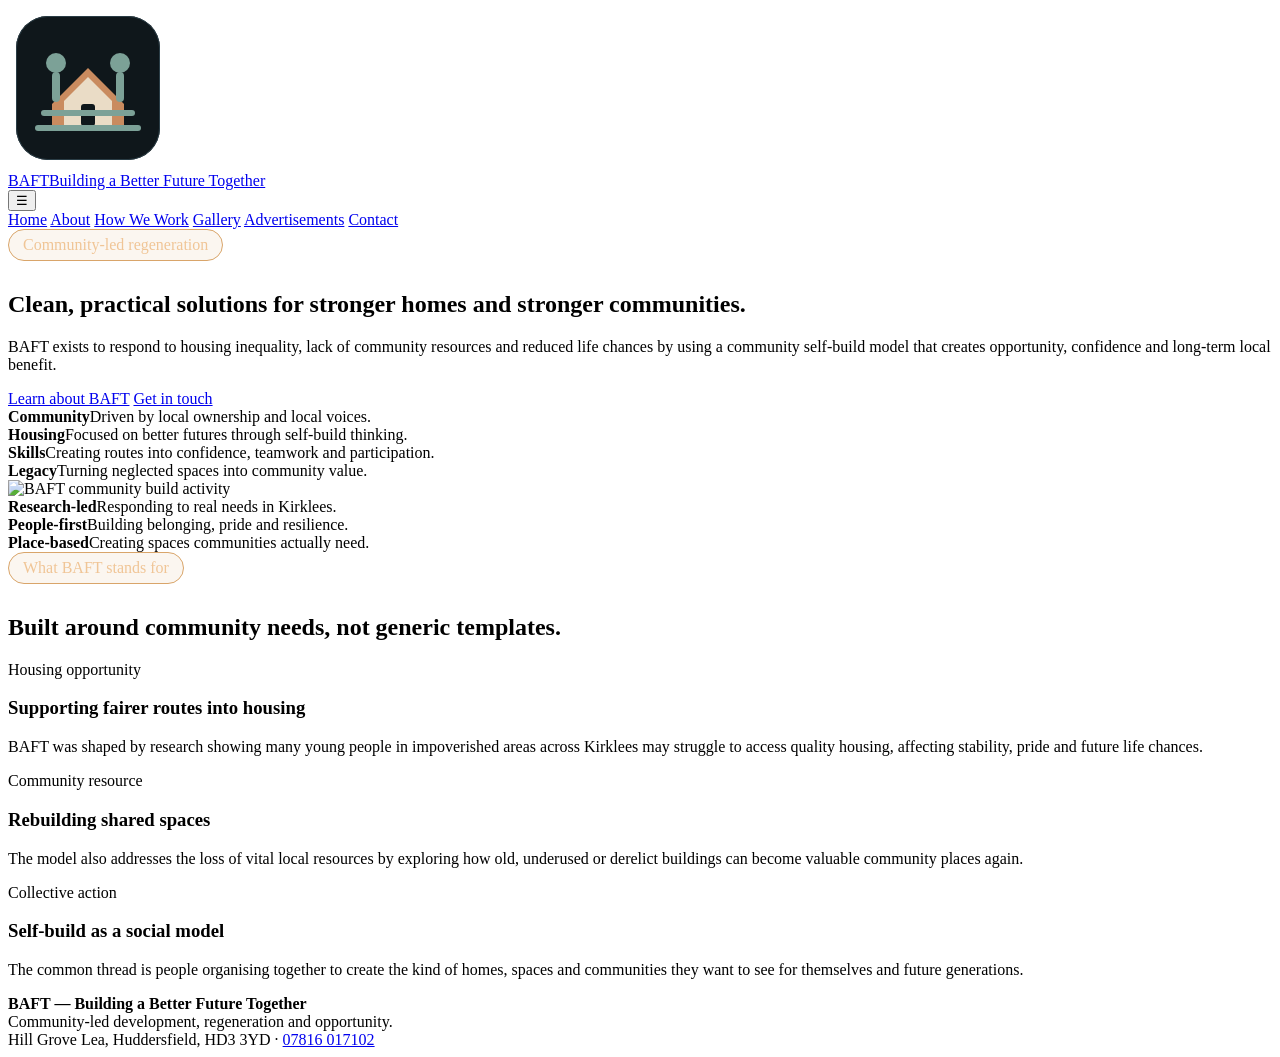
==== commit 750af35e: "Add files via upload" ====
--- a/index.html
+++ b/index.html
@@ -1,102 +1,97 @@
-<!DOCTYPE html>
+<!doctype html>
 <html lang="en">
 <head>
-  <meta charset="UTF-8" />
-  <meta name="viewport" content="width=device-width, initial-scale=1.0" />
+  <meta charset="utf-8" />
+  <meta name="viewport" content="width=device-width, initial-scale=1" />
   <title>BAFT | Building a Better Future Together</title>
+  <meta name="description" content="BAFT is a community-led organisation focused on self-build, regeneration and creating stronger futures for young people and neighbourhoods in Kirklees." />
+  <link rel="preconnect" href="https://fonts.googleapis.com">
+  <link rel="preconnect" href="https://fonts.gstatic.com" crossorigin>
+  <link href="https://fonts.googleapis.com/css2?family=Inter:wght@400;500;600;700;800&family=Space+Grotesk:wght@500;700&display=swap" rel="stylesheet">
   <link rel="stylesheet" href="assets/css/styles.css" />
 </head>
+<body>
+<header class="topbar">
+  <div class="container nav">
+    <a href="index.html" class="brand" aria-label="BAFT Home">
+      <img src="assets/img/baft-logo.svg" alt="BAFT logo" />
+      <div class="brand-text"><span>BAFT</span><span>Building a Better Future Together</span></div>
+    </a>
+    <button class="menu-btn" aria-label="Open menu">☰</button>
+    <nav class="nav-links">
+      <a href="index.html" class="active">Home</a>
+      <a href="about.html">About</a>
+      <a href="how-we-work.html">How We Work</a>
+      <a href="gallery.html">Gallery</a>
+      <a href="adverts.html">Advertisements</a>
+      <a href="contact.html">Contact</a>
+    </nav>
+  </div>
+</header>
+<main>
+  <section class="hero">
+    <div class="container hero-grid">
+      <div>
+        <span class="eyebrow">Community-led regeneration</span>
+        <h1>Clean, practical solutions for stronger homes and stronger communities.</h1>
+        <p class="lead">BAFT exists to respond to housing inequality, lack of community resources and reduced life chances by using a community self-build model that creates opportunity, confidence and long-term local benefit.</p>
+        <div class="actions">
+          <a class="btn primary" href="about.html">Learn about BAFT</a>
+          <a class="btn secondary" href="contact.html">Get in touch</a>
+        </div>
+        <div class="stat-band">
+          <div class="stat-card"><strong>Community</strong><span class="small">Driven by local ownership and local voices.</span></div>
+          <div class="stat-card"><strong>Housing</strong><span class="small">Focused on better futures through self-build thinking.</span></div>
+          <div class="stat-card"><strong>Skills</strong><span class="small">Creating routes into confidence, teamwork and participation.</span></div>
+          <div class="stat-card"><strong>Legacy</strong><span class="small">Turning neglected spaces into community value.</span></div>
+        </div>
+      </div>
+      <div class="hero-card">
+        <img src="https://static.wixstatic.com/media/325c3e_e42f25a9f0ba4d3da91ca66ad7e15fb5~mv2.jpg/v1/fill/w_980,h_708,al_c,q_80,usm_0.66_1.00_0.01,enc_auto/325c3e_e42f25a9f0ba4d3da91ca66ad7e15fb5~mv2.jpg" alt="BAFT community build activity" />
+        <div class="mini-stats">
+          <div><strong>Research-led</strong><span class="small">Responding to real needs in Kirklees.</span></div>
+          <div><strong>People-first</strong><span class="small">Building belonging, pride and resilience.</span></div>
+          <div><strong>Place-based</strong><span class="small">Creating spaces communities actually need.</span></div>
+        </div>
+      </div>
+    </div>
+  </section>
 
-<body>
+  <section class="section">
+    <div class="container">
+      <div class="section-head">
+        <div>
+          <span class="eyebrow">What BAFT stands for</span>
+          <h2>Built around community needs, not generic templates.</h2>
+        </div>
+      </div>
+      <div class="grid-3">
+        <article class="card">
+          <div class="kicker">Housing opportunity</div>
+          <h3>Supporting fairer routes into housing</h3>
+          <p class="muted">BAFT was shaped by research showing many young people in impoverished areas across Kirklees may struggle to access quality housing, affecting stability, pride and future life chances.</p>
+        </article>
+        <article class="card">
+          <div class="kicker">Community resource</div>
+          <h3>Rebuilding shared spaces</h3>
+          <p class="muted">The model also addresses the loss of vital local resources by exploring how old, underused or derelict buildings can become valuable community places again.</p>
+        </article>
+        <article class="card">
+          <div class="kicker">Collective action</div>
+          <h3>Self-build as a social model</h3>
+          <p class="muted">The common thread is people organising together to create the kind of homes, spaces and communities they want to see for themselves and future generations.</p>
+        </article>
+      </div>
+    </div>
+  </section>
 
-  <!-- HEADER -->
-  <header class="site-header">
-    <div class="container nav-wrap">
-      <a href="index.html" class="brand">
-        <img src="assets/img/baft-logo.svg" alt="BAFT logo" class="brand-logo" />
-        <div class="brand-copy">
-          <strong>BAFT</strong>
-          <span>Building a Better Future Together</span>
-        </div>
-      </a>
-
-      <button class="menu-toggle">☰</button>
-
-      <nav class="site-nav">
-        <a href="index.html" class="active">Home</a>
-        <a href="about.html">About</a>
-        <a href="how-we-work.html">How We Work</a>
-        <a href="gallery.html">Gallery</a>
-        <a href="adverts.html">Advertisements</a>
-        <a href="contact.html">Contact</a>
-      </nav>
-    </div>
-  </header>
-
-  <!-- HERO -->
-  <main>
-    <section class="about-hero">
-      <div class="container about-hero-grid">
-
-        <!-- TEXT -->
-        <div class="about-hero-copy fade-up">
-          <span class="eyebrow">Community-led regeneration</span>
-
-          <h1>
-            Clean, practical solutions for stronger homes and stronger communities.
-          </h1>
-
-          <p>
-            BAFT exists to respond to housing inequality, lack of community resources and reduced life
-            chances by using a community self-build model that creates opportunity, confidence and
-            long-term local benefit.
-          </p>
-        </div>
-
-        <!-- IMAGE -->
-        <div class="about-hero-image fade-in">
-          <img src="assets/img/gallery/gallery-1.jpg" alt="BAFT community work">
-        </div>
-
-      </div>
-    </section>
-
-    <!-- FEATURES -->
-    <section class="section">
-      <div class="container two-col">
-
-        <div class="info-panel fade-up">
-          <span class="panel-label">Community Driven</span>
-          <h3>Built by the community</h3>
-          <p>
-            Projects are shaped by local people, ensuring real needs are met while building
-            pride, ownership and long-term sustainability.
-          </p>
-        </div>
-
-        <div class="info-panel fade-up">
-          <span class="panel-label">Skills & Opportunity</span>
-          <h3>Creating real pathways</h3>
-          <p>
-            BAFT creates routes into employment, confidence and development through hands-on
-            learning and practical experience.
-          </p>
-        </div>
-
-      </div>
-    </section>
-
-  </main>
-
-  <!-- FOOTER -->
-  <footer class="site-footer">
-    <div class="container">
-      <p>&copy; 2026 BAFT — Building a Better Future Together</p>
-    </div>
-  </footer>
-
-  <!-- JS -->
-  <script src="assets/js/main.js"></script>
-
+</main>
+<footer class="footer">
+  <div class="container footer-grid">
+    <div><strong>BAFT — Building a Better Future Together</strong><div class="small">Community-led development, regeneration and opportunity.</div></div>
+    <div class="small">Hill Grove Lea, Huddersfield, HD3 3YD · <a href="tel:07816017102">07816 017102</a></div>
+  </div>
+</footer>
+<script src="assets/js/main.js"></script>
 </body>
-</html>+</html>
--- a/assets/css/styles.css
+++ b/assets/css/styles.css
@@ -1,387 +1,98 @@
-* {
-  margin: 0;
-  padding: 0;
-  box-sizing: border-box;
+.page-intro {
+  padding: 80px 0 30px;
 }
 
-:root {
-  --bg: #07131d;
-  --bg-soft: #0d1d2a;
-  --panel: rgba(11, 24, 35, 0.88);
-  --panel-border: rgba(255, 255, 255, 0.08);
-  --text: #f4f1ea;
-  --muted: #bfd0db;
-  --accent: #d9a56a;
-  --accent-soft: #f0c596;
-  --shadow: 0 20px 50px rgba(0, 0, 0, 0.28);
+.section-title {
+  font-size: 2.5rem;
+  margin-bottom: 10px;
+  color: #fff;
 }
 
-html {
-  scroll-behavior: smooth;
+.section-lead {
+  color: #aaa;
 }
 
-body {
-  font-family: Inter, Arial, sans-serif;
-  background:
-    radial-gradient(circle at top left, rgba(217,165,106,0.16), transparent 30%),
-    radial-gradient(circle at top right, rgba(66,117,144,0.18), transparent 35%),
-    linear-gradient(180deg, #05111b 0%, #081826 50%, #06131d 100%);
-  color: var(--text);
-  line-height: 1.7;
+.eyebrow {
+  background: rgba(217,165,106,0.1);
+  border: 1px solid #d9a56a;
+  padding: 6px 14px;
+  border-radius: 20px;
+  color: #f0c596;
+  display: inline-block;
+  margin-bottom: 10px;
 }
 
-img {
-  max-width: 100%;
-  display: block;
+/* FILTERS */
+.gallery-filters {
+  display: flex;
+  gap: 10px;
+  margin-bottom: 30px;
 }
 
-.container {
-  width: min(1120px, 92%);
-  margin: 0 auto;
+.filter-btn {
+  padding: 10px 18px;
+  border-radius: 20px;
+  border: 1px solid #333;
+  background: transparent;
+  color: white;
+  cursor: pointer;
 }
 
-.narrow {
-  width: min(860px, 100%);
+.filter-btn.active,
+.filter-btn:hover {
+  background: #d9a56a;
+  color: black;
 }
 
-/* Header / Nav */
-.site-header {
-  position: sticky;
-  top: 0;
-  z-index: 50;
-  background: rgba(4, 13, 20, 0.92);
-  backdrop-filter: blur(10px);
-  border-bottom: 1px solid rgba(255,255,255,0.07);
-}
-
-.nav-wrap {
-  display: flex;
-  align-items: center;
-  justify-content: space-between;
-  gap: 24px;
-  padding: 18px 0;
-}
-
-.brand {
-  display: flex;
-  align-items: center;
-  gap: 14px;
-  text-decoration: none;
-  color: var(--text);
-  min-width: 0;
-}
-
-.brand-logo {
-  width: 64px;
-  height: 64px;
-  object-fit: contain;
-  border-radius: 18px;
-  box-shadow: 0 8px 24px rgba(0,0,0,0.18);
-}
-
-.brand-copy {
-  display: flex;
-  flex-direction: column;
-  line-height: 1.15;
-}
-
-.brand-copy strong {
-  font-size: 1.7rem;
-  letter-spacing: 0.02em;
-}
-
-.brand-copy span:last-child {
-  font-size: 0.95rem;
-  color: var(--muted);
-}
-
-.site-nav {
-  display: flex;
-  align-items: center;
+/* GRID */
+.gallery-grid {
+  display: grid;
+  grid-template-columns: repeat(2, 1fr);
   gap: 24px;
 }
 
-.site-nav a {
-  color: var(--text);
-  text-decoration: none;
-  font-weight: 600;
-  padding: 10px 0;
-  position: relative;
+.gallery-card {
+  border-radius: 20px;
+  overflow: hidden;
 }
 
-.site-nav a:hover,
-.site-nav a.active {
-  color: var(--accent-soft);
+.gallery-card img {
+  width: 100%;
+  height: 320px;
+  object-fit: cover;
+  transition: 0.3s;
 }
 
-.site-nav a.active::after,
-.site-nav a:hover::after {
-  content: "";
-  position: absolute;
-  left: 0;
-  bottom: 2px;
-  width: 100%;
-  height: 2px;
-  background: var(--accent);
-  border-radius: 999px;
+.gallery-card:hover img {
+  transform: scale(1.05);
 }
 
-.menu-toggle {
+/* LIGHTBOX */
+.lightbox {
   display: none;
-  border: 0;
-  background: transparent;
-  color: var(--text);
-  font-size: 2rem;
+  position: fixed;
+  inset: 0;
+  background: rgba(0,0,0,0.9);
+  justify-content: center;
+  align-items: center;
+}
+
+.lightbox img {
+  max-width: 90%;
+  max-height: 80%;
+}
+
+.lightbox .close {
+  position: absolute;
+  top: 20px;
+  right: 30px;
+  font-size: 40px;
+  color: white;
   cursor: pointer;
 }
 
-/* Hero */
-.about-hero {
-  padding: 72px 0 42px;
-}
-
-.about-hero-grid {
-  display: grid;
-  grid-template-columns: 1.05fr 0.95fr;
-  gap: 36px;
-  align-items: center;
-}
-
-.eyebrow,
-.panel-label {
-  display: inline-flex;
-  align-items: center;
-  padding: 8px 14px;
-  border-radius: 999px;
-  border: 1px solid rgba(217,165,106,0.35);
-  background: rgba(217,165,106,0.08);
-  color: var(--accent-soft);
-  font-size: 0.9rem;
-  font-weight: 700;
-  letter-spacing: 0.04em;
-  margin-bottom: 18px;
-}
-
-.about-hero-copy h1 {
-  font-size: clamp(2.5rem, 5vw, 4.6rem);
-  line-height: 1.03;
-  margin-bottom: 18px;
-  max-width: 11ch;
-}
-
-.about-hero-copy p {
-  color: var(--muted);
-  font-size: 1.08rem;
-  max-width: 58ch;
-}
-
-.about-hero-image {
-  border-radius: 28px;
-  overflow: hidden;
-  box-shadow: var(--shadow);
-  background: rgba(0,0,0,0.15);
-}
-
-.about-hero-image img {
-  border-radius: 28px;
-  min-height: 460px;
-  width: 100%;
-  object-fit: cover;
-}
-
-/* Sections */
-.section {
-  padding: 28px 0 40px;
-}
-
-.content-card,
-.info-panel {
-  background: linear-gradient(180deg, rgba(11,24,35,0.92), rgba(7,18,28,0.92));
-  border: 1px solid var(--panel-border);
-  border-radius: 28px;
-  box-shadow: var(--shadow);
-}
-
-.content-card {
-  padding: 34px;
-}
-
-.content-card h2 {
-  font-size: 2rem;
-  margin-bottom: 20px;
-}
-
-.content-card p + p {
-  margin-top: 18px;
-}
-
-.two-col {
-  display: grid;
-  grid-template-columns: 1.2fr 0.8fr;
-  gap: 28px;
-}
-
-.info-panel {
-  padding: 30px;
-}
-
-.info-panel h3 {
-  font-size: 1.8rem;
-  margin-bottom: 18px;
-}
-
-.info-panel p,
-.content-card p,
-.styled-list li {
-  color: var(--muted);
-  font-size: 1.02rem;
-}
-
-.styled-list {
-  list-style: none;
-  display: grid;
-  gap: 16px;
-  margin-top: 8px;
-}
-
-.styled-list li {
-  position: relative;
-  padding-left: 22px;
-}
-
-.styled-list li::before {
-  content: "";
-  position: absolute;
-  left: 0;
-  top: 11px;
-  width: 9px;
-  height: 9px;
-  border-radius: 999px;
-  background: var(--accent);
-}
-
-.team-section {
-  padding-bottom: 80px;
-}
-
-.section-title {
-  font-size: clamp(2rem, 4vw, 3rem);
-  margin-bottom: 28px;
-}
-
-.team-grid {
-  display: grid;
-  grid-template-columns: repeat(3, 1fr);
-  gap: 26px;
-}
-
-.team-card {
-  background: linear-gradient(180deg, rgba(11,24,35,0.96), rgba(7,18,28,0.96));
-  border-radius: 26px;
-  overflow: hidden;
-  border: 1px solid var(--panel-border);
-  box-shadow: var(--shadow);
-}
-
-.team-card img {
-  width: 100%;
-  height: 360px;
-  object-fit: cover;
-}
-
-.team-copy {
-  padding: 18px 18px 22px;
-}
-
-.team-copy h3 {
-  font-size: 1.4rem;
-}
-
-/* Footer */
-.site-footer {
-  border-top: 1px solid rgba(255,255,255,0.08);
-  padding: 24px 0 34px;
-  color: var(--muted);
-  text-align: center;
-}
-
-/* Animations */
-.fade-in,
-.fade-up {
-  opacity: 0;
-  transform: translateY(26px);
-  transition: opacity 0.8s ease, transform 0.8s ease;
-}
-
-.fade-in.show,
-.fade-up.show {
-  opacity: 1;
-  transform: translateY(0);
-}
-
-/* Responsive */
-@media (max-width: 960px) {
-  .about-hero-grid,
-  .two-col,
-  .team-grid {
+@media (max-width: 768px) {
+  .gallery-grid {
     grid-template-columns: 1fr;
   }
-
-  .about-hero-copy h1 {
-    max-width: 100%;
-  }
-
-  .about-hero-image img {
-    min-height: 320px;
-  }
-
-  .site-nav {
-    gap: 16px;
-    flex-wrap: wrap;
-    justify-content: flex-end;
-  }
-}
-
-@media (max-width: 768px) {
-  .menu-toggle {
-    display: block;
-  }
-
-  .site-nav {
-    display: none;
-    width: 100%;
-    flex-direction: column;
-    align-items: flex-start;
-    gap: 8px;
-    padding-top: 14px;
-  }
-
-  .site-nav.open {
-    display: flex;
-  }
-
-  .nav-wrap {
-    flex-wrap: wrap;
-  }
-
-  .brand-copy strong {
-    font-size: 1.35rem;
-  }
-
-  .brand-copy span:last-child {
-    font-size: 0.82rem;
-  }
-
-  .about-hero {
-    padding-top: 42px;
-  }
-
-  .content-card,
-  .info-panel {
-    padding: 22px;
-  }
-
-  .team-card img {
-    height: 320px;
-  }
 }
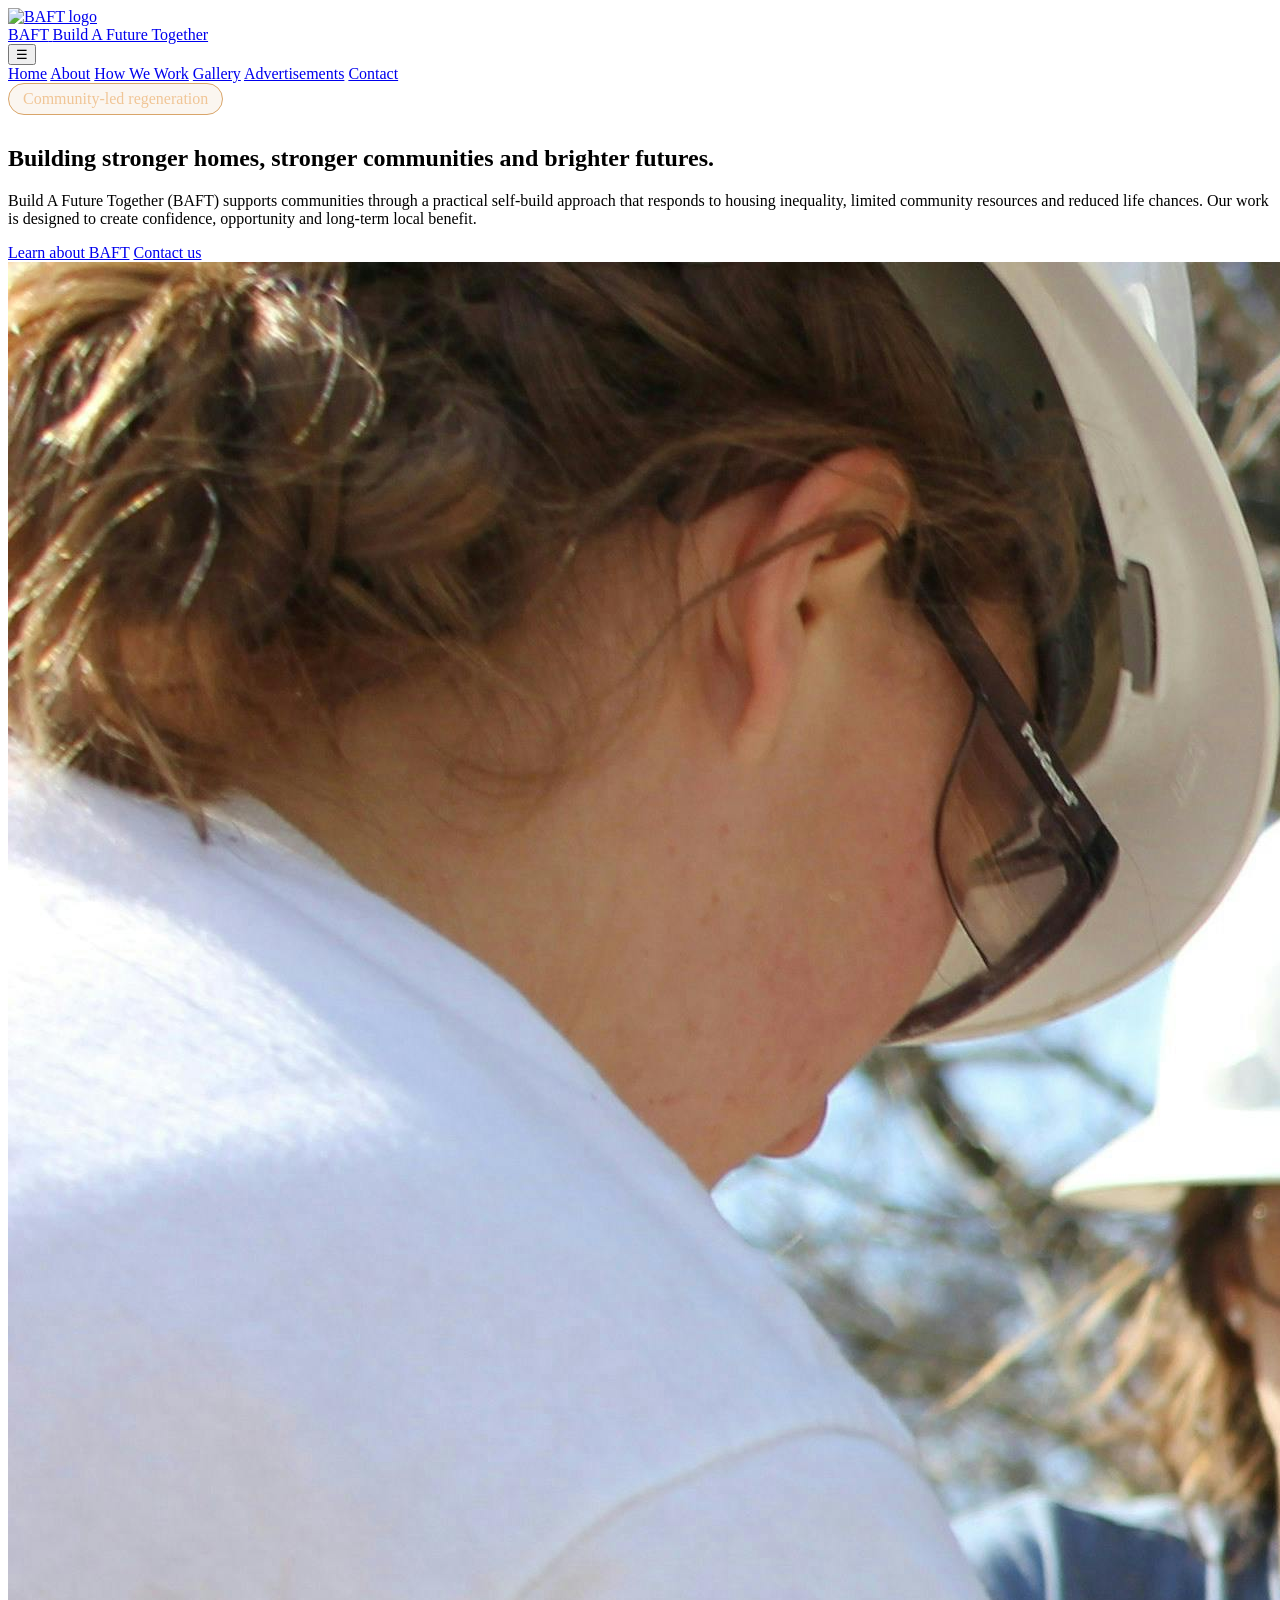
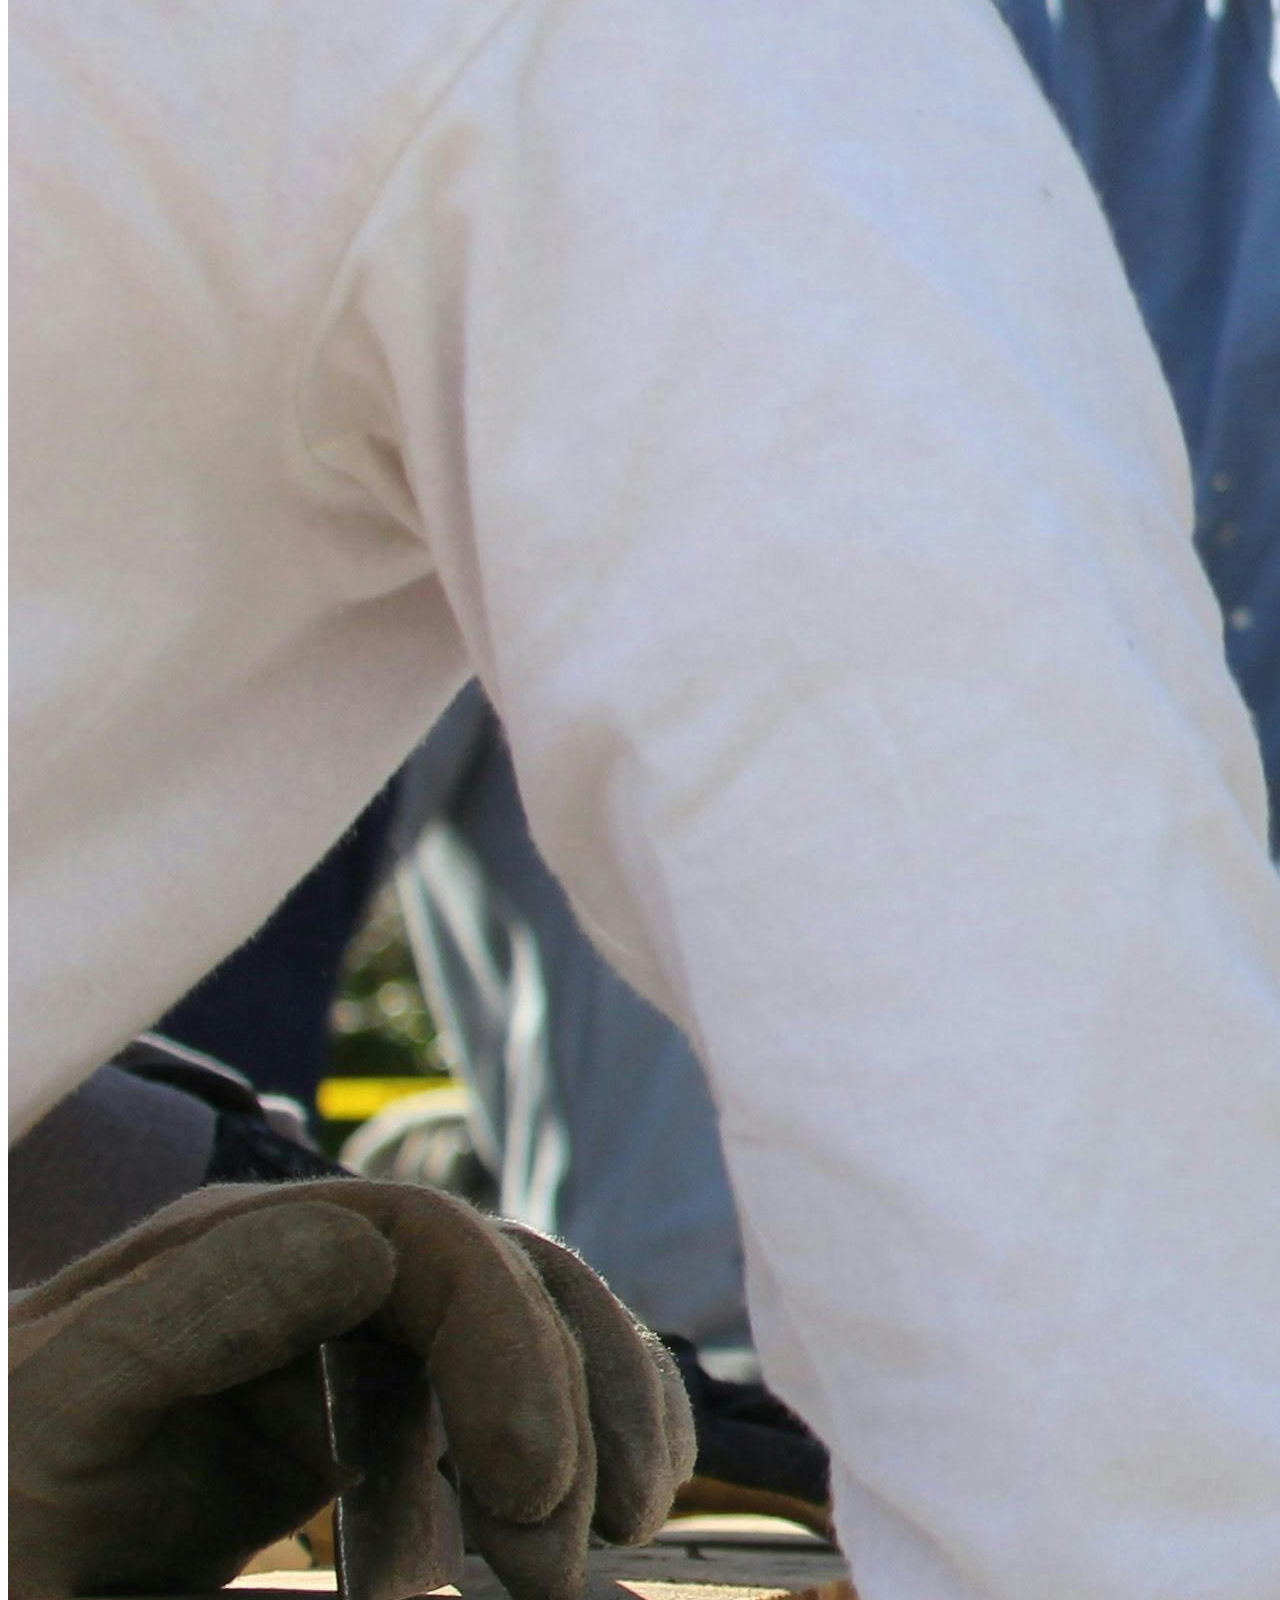
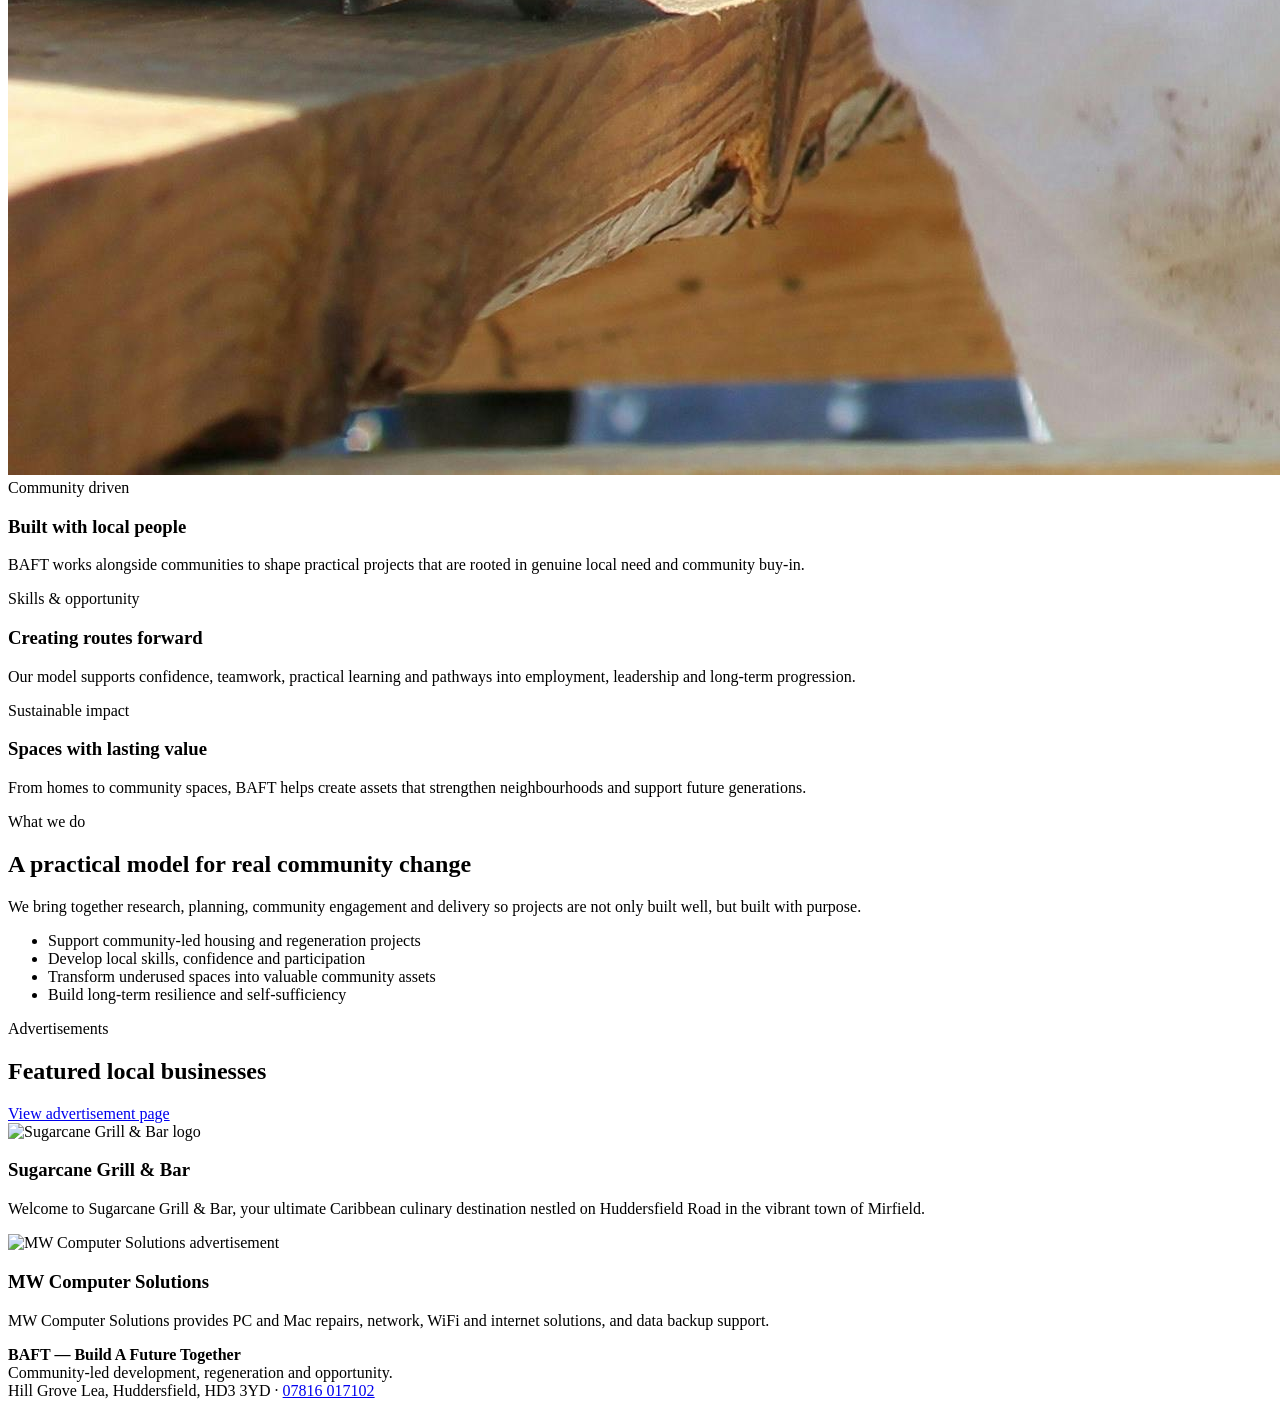
==== commit 57bcf13e: "Add files via upload" ====
--- a/index.html
+++ b/index.html
@@ -1,23 +1,26 @@
 <!doctype html>
 <html lang="en">
 <head>
-  <meta charset="utf-8" />
-  <meta name="viewport" content="width=device-width, initial-scale=1" />
-  <title>BAFT | Building a Better Future Together</title>
-  <meta name="description" content="BAFT is a community-led organisation focused on self-build, regeneration and creating stronger futures for young people and neighbourhoods in Kirklees." />
+  <meta charset="UTF-8">
+  <meta name="viewport" content="width=device-width, initial-scale=1.0">
+  <title>BAFT | Build A Future Together</title>
+  <meta name="description" content="BAFT — Build A Future Together — is a community-led organisation in Kirklees using a self-build model to create stronger homes, stronger communities and better opportunities." />
   <link rel="preconnect" href="https://fonts.googleapis.com">
   <link rel="preconnect" href="https://fonts.gstatic.com" crossorigin>
   <link href="https://fonts.googleapis.com/css2?family=Inter:wght@400;500;600;700;800&family=Space+Grotesk:wght@500;700&display=swap" rel="stylesheet">
-  <link rel="stylesheet" href="assets/css/styles.css" />
+  <link rel="stylesheet" href="assets/css/styles.css">
 </head>
 <body>
 <header class="topbar">
   <div class="container nav">
     <a href="index.html" class="brand" aria-label="BAFT Home">
-      <img src="assets/img/baft-logo.svg" alt="BAFT logo" />
-      <div class="brand-text"><span>BAFT</span><span>Building a Better Future Together</span></div>
+      <img src="assets/img/baft-logo.jpg" alt="BAFT logo">
+      <div class="brand-text">
+        <span>BAFT</span>
+        <span>Build A Future Together</span>
+      </div>
     </a>
-    <button class="menu-btn" aria-label="Open menu">☰</button>
+    <button class="menu-btn" aria-label="Open menu" aria-expanded="false">☰</button>
     <nav class="nav-links">
       <a href="index.html" class="active">Home</a>
       <a href="about.html">About</a>
@@ -28,70 +31,100 @@
     </nav>
   </div>
 </header>
+
 <main>
-  <section class="hero">
-    <div class="container hero-grid">
+  <section class="page-hero home-hero">
+    <div class="container page-hero-grid">
       <div>
         <span class="eyebrow">Community-led regeneration</span>
-        <h1>Clean, practical solutions for stronger homes and stronger communities.</h1>
-        <p class="lead">BAFT exists to respond to housing inequality, lack of community resources and reduced life chances by using a community self-build model that creates opportunity, confidence and long-term local benefit.</p>
-        <div class="actions">
+        <h1>Building stronger homes, stronger communities and brighter futures.</h1>
+        <p class="lead">Build A Future Together (BAFT) supports communities through a practical self-build approach that responds to housing inequality, limited community resources and reduced life chances. Our work is designed to create confidence, opportunity and long-term local benefit.</p>
+        <div class="hero-actions">
           <a class="btn primary" href="about.html">Learn about BAFT</a>
-          <a class="btn secondary" href="contact.html">Get in touch</a>
-        </div>
-        <div class="stat-band">
-          <div class="stat-card"><strong>Community</strong><span class="small">Driven by local ownership and local voices.</span></div>
-          <div class="stat-card"><strong>Housing</strong><span class="small">Focused on better futures through self-build thinking.</span></div>
-          <div class="stat-card"><strong>Skills</strong><span class="small">Creating routes into confidence, teamwork and participation.</span></div>
-          <div class="stat-card"><strong>Legacy</strong><span class="small">Turning neglected spaces into community value.</span></div>
+          <a class="btn secondary" href="contact.html">Contact us</a>
         </div>
       </div>
-      <div class="hero-card">
-        <img src="https://static.wixstatic.com/media/325c3e_e42f25a9f0ba4d3da91ca66ad7e15fb5~mv2.jpg/v1/fill/w_980,h_708,al_c,q_80,usm_0.66_1.00_0.01,enc_auto/325c3e_e42f25a9f0ba4d3da91ca66ad7e15fb5~mv2.jpg" alt="BAFT community build activity" />
-        <div class="mini-stats">
-          <div><strong>Research-led</strong><span class="small">Responding to real needs in Kirklees.</span></div>
-          <div><strong>People-first</strong><span class="small">Building belonging, pride and resilience.</span></div>
-          <div><strong>Place-based</strong><span class="small">Creating spaces communities actually need.</span></div>
-        </div>
+      <div class="banner">
+        <img src="assets/img/gallery/hero-home-2.jpg" alt="BAFT community work">
       </div>
     </div>
   </section>
 
   <section class="section">
-    <div class="container">
-      <div class="section-head">
-        <div>
-          <span class="eyebrow">What BAFT stands for</span>
-          <h2>Built around community needs, not generic templates.</h2>
-        </div>
+    <div class="container grid-3">
+      <article class="card">
+        <div class="kicker">Community driven</div>
+        <h3>Built with local people</h3>
+        <p class="muted">BAFT works alongside communities to shape practical projects that are rooted in genuine local need and community buy-in.</p>
+      </article>
+      <article class="card">
+        <div class="kicker">Skills & opportunity</div>
+        <h3>Creating routes forward</h3>
+        <p class="muted">Our model supports confidence, teamwork, practical learning and pathways into employment, leadership and long-term progression.</p>
+      </article>
+      <article class="card">
+        <div class="kicker">Sustainable impact</div>
+        <h3>Spaces with lasting value</h3>
+        <p class="muted">From homes to community spaces, BAFT helps create assets that strengthen neighbourhoods and support future generations.</p>
+      </article>
+    </div>
+  </section>
+
+  <section class="section section-soft">
+    <div class="container split-panel">
+      <div>
+        <div class="kicker">What we do</div>
+        <h2>A practical model for real community change</h2>
+        <p class="muted">We bring together research, planning, community engagement and delivery so projects are not only built well, but built with purpose.</p>
       </div>
-      <div class="grid-3">
-        <article class="card">
-          <div class="kicker">Housing opportunity</div>
-          <h3>Supporting fairer routes into housing</h3>
-          <p class="muted">BAFT was shaped by research showing many young people in impoverished areas across Kirklees may struggle to access quality housing, affecting stability, pride and future life chances.</p>
-        </article>
-        <article class="card">
-          <div class="kicker">Community resource</div>
-          <h3>Rebuilding shared spaces</h3>
-          <p class="muted">The model also addresses the loss of vital local resources by exploring how old, underused or derelict buildings can become valuable community places again.</p>
-        </article>
-        <article class="card">
-          <div class="kicker">Collective action</div>
-          <h3>Self-build as a social model</h3>
-          <p class="muted">The common thread is people organising together to create the kind of homes, spaces and communities they want to see for themselves and future generations.</p>
-        </article>
+      <div class="bullet-panel">
+        <ul class="feature-list">
+          <li>Support community-led housing and regeneration projects</li>
+          <li>Develop local skills, confidence and participation</li>
+          <li>Transform underused spaces into valuable community assets</li>
+          <li>Build long-term resilience and self-sufficiency</li>
+        </ul>
       </div>
     </div>
   </section>
 
+  <section class="section">
+    <div class="container section-head">
+      <div>
+        <div class="kicker">Advertisements</div>
+        <h2>Featured local businesses</h2>
+      </div>
+      <a class="btn secondary" href="adverts.html">View advertisement page</a>
+    </div>
+    <div class="container grid-2 partner-showcase">
+      <article class="partner-card">
+        <img src="assets/img/partners/sugarcane-grill-and-bar.png" alt="Sugarcane Grill & Bar logo" class="partner-logo">
+        <div>
+          <h3>Sugarcane Grill & Bar</h3>
+          <p class="muted">Welcome to Sugarcane Grill & Bar, your ultimate Caribbean culinary destination nestled on Huddersfield Road in the vibrant town of Mirfield.</p>
+        </div>
+      </article>
+      <article class="partner-card">
+        <img src="assets/img/partners/mw-computer-solutions.png" alt="MW Computer Solutions advertisement" class="partner-logo">
+        <div>
+          <h3>MW Computer Solutions</h3>
+          <p class="muted">MW Computer Solutions provides PC and Mac repairs, network, WiFi and internet solutions, and data backup support.</p>
+        </div>
+      </article>
+    </div>
+  </section>
 </main>
+
 <footer class="footer">
   <div class="container footer-grid">
-    <div><strong>BAFT — Building a Better Future Together</strong><div class="small">Community-led development, regeneration and opportunity.</div></div>
+    <div>
+      <strong>BAFT — Build A Future Together</strong>
+      <div class="small">Community-led development, regeneration and opportunity.</div>
+    </div>
     <div class="small">Hill Grove Lea, Huddersfield, HD3 3YD · <a href="tel:07816017102">07816 017102</a></div>
   </div>
 </footer>
+
 <script src="assets/js/main.js"></script>
 </body>
 </html>
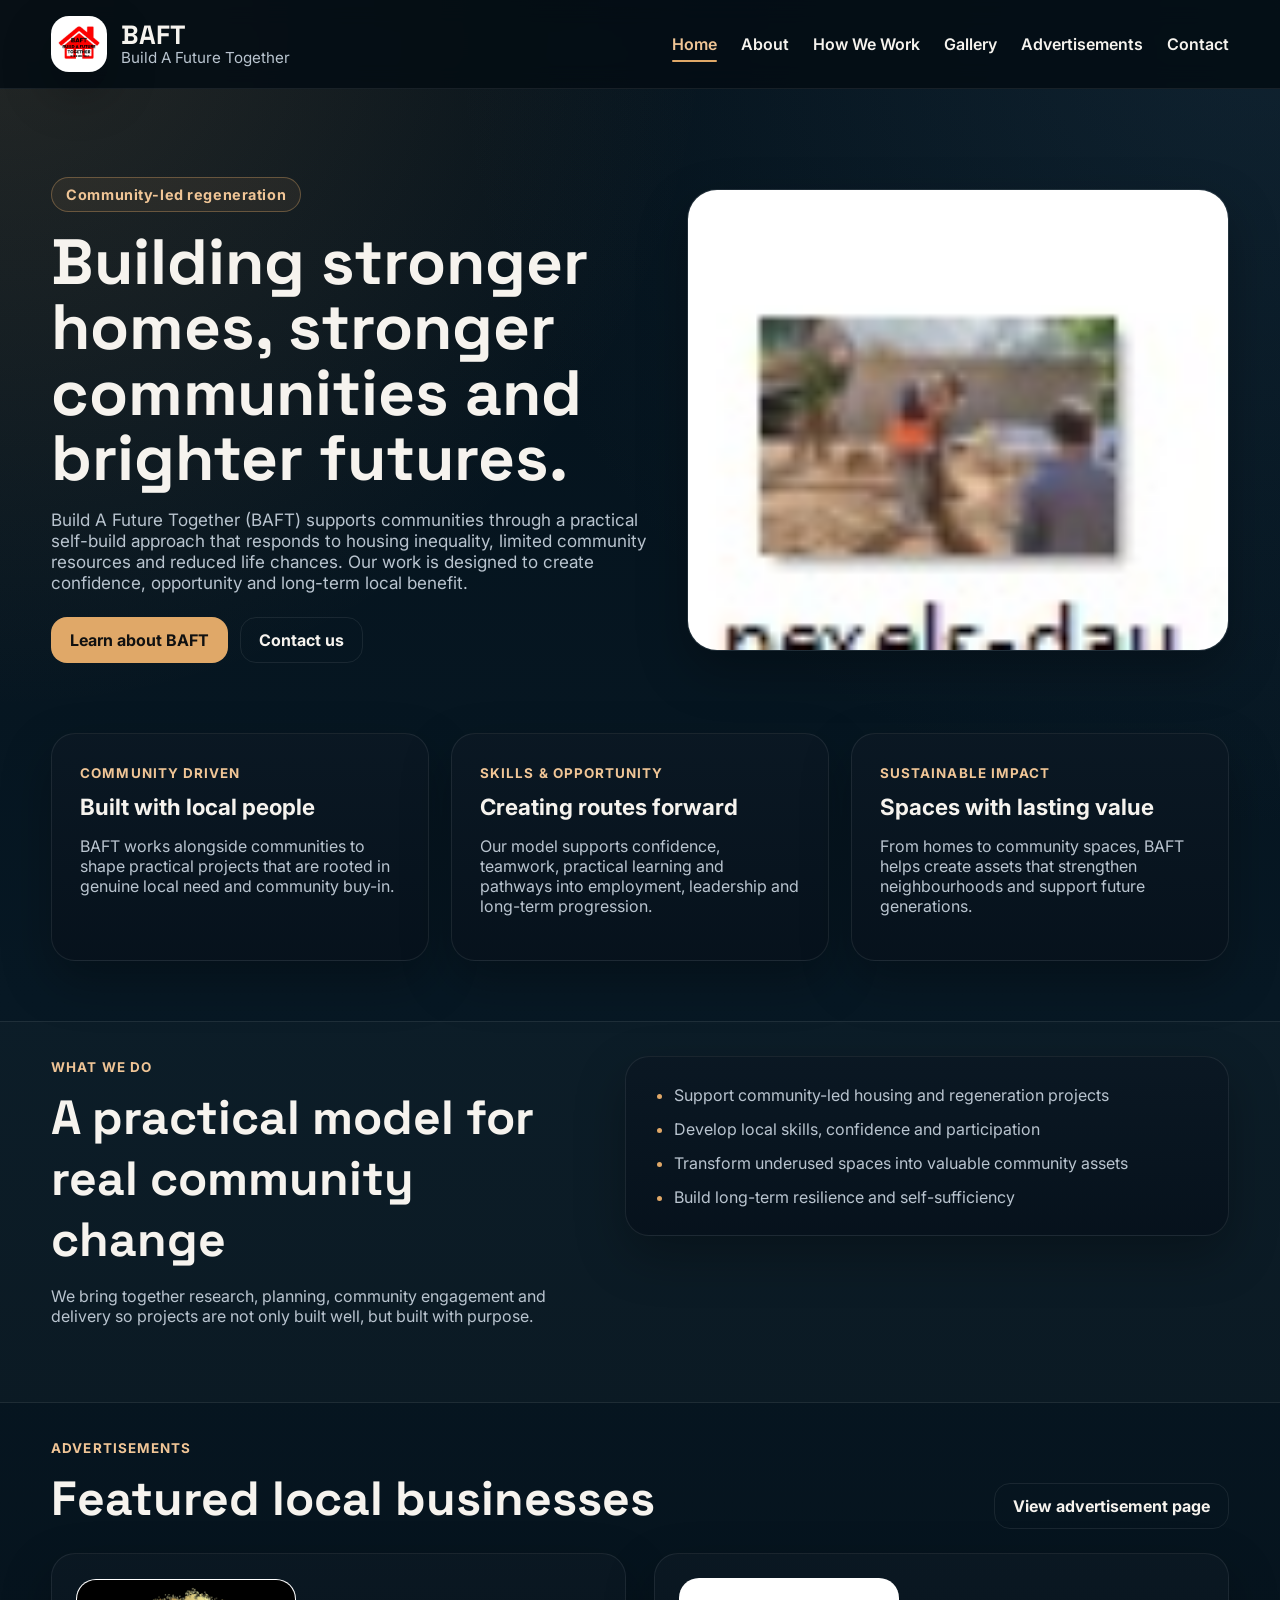
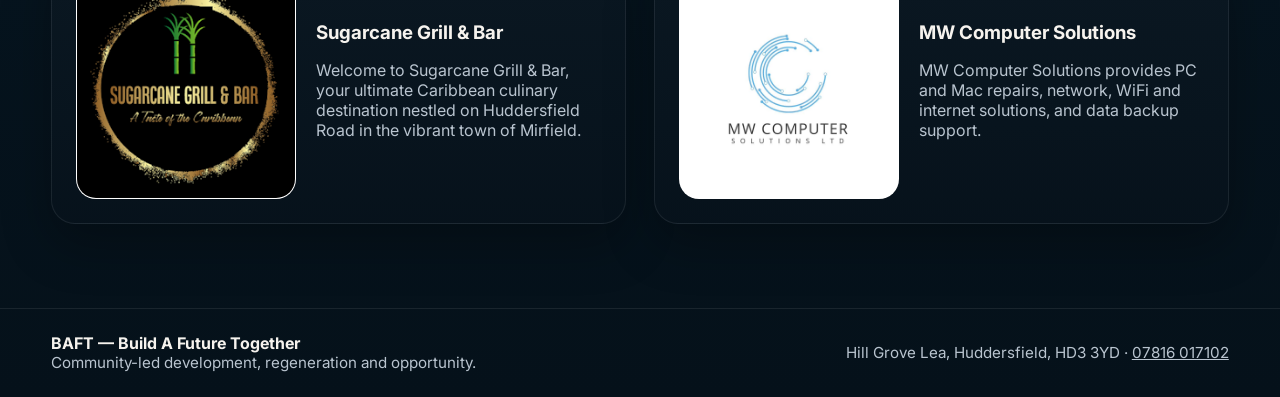
==== commit a98b3655: "Update index.html" ====
--- a/index.html
+++ b/index.html
@@ -3,6 +3,7 @@
 <head>
   <meta charset="UTF-8">
   <meta name="viewport" content="width=device-width, initial-scale=1.0">
+  <link rel="stylesheet" href="assets/css/styles.css">
   <title>BAFT | Build A Future Together</title>
   <meta name="description" content="BAFT — Build A Future Together — is a community-led organisation in Kirklees using a self-build model to create stronger homes, stronger communities and better opportunities." />
   <link rel="preconnect" href="https://fonts.googleapis.com">
--- a/assets/css/styles.css
+++ b/assets/css/styles.css
@@ -1,98 +1,7 @@
-.page-intro {
-  padding: 80px 0 30px;
-}
+ :root{--bg:#06141f;--bg-2:#0b1d2a;--panel:#0d2231;--line:rgba(255,255,255,.08);--text:#f6f3ee;--muted:#b9c4cf;--accent:#e0a868;--accent-2:#f0c596;--shadow:0 20px 50px rgba(0,0,0,.28);--radius:24px;--radius-sm:16px;--max:1180px}*{box-sizing:border-box}html{scroll-behavior:smooth}body{margin:0;font-family:Inter,system-ui,sans-serif;color:var(--text);background:radial-gradient(circle at top left, rgba(224,168,104,.15), transparent 30%),radial-gradient(circle at top right, rgba(67,111,145,.18), transparent 35%),linear-gradient(180deg, #04111a 0%, #071824 50%, #05111a 100%)}img{display:block;max-width:100%}a{color:inherit}button{font:inherit}.container{width:min(var(--max),92%);margin:0 auto}.topbar{position:sticky;top:0;z-index:100;backdrop-filter:blur(12px);background:rgba(4,13,20,.88);border-bottom:1px solid var(--line)}.nav{display:flex;align-items:center;justify-content:space-between;gap:24px;min-height:88px}.brand{display:flex;align-items:center;gap:14px;text-decoration:none}.brand img{width:56px;height:56px;object-fit:contain;border-radius:18px}.brand-text{display:flex;flex-direction:column;line-height:1.1}.brand-text span:first-child{font-family:"Space Grotesk",Inter,sans-serif;font-weight:700;font-size:1.65rem}.brand-text span:last-child{font-size:.95rem;color:var(--muted)}.menu-btn{display:none;border:0;background:transparent;color:var(--text);font-size:1.9rem;cursor:pointer}.nav-links{display:flex;align-items:center;gap:24px}.nav-links a{text-decoration:none;font-weight:600;position:relative;padding:10px 0}.nav-links a:hover,.nav-links a.active{color:var(--accent-2)}.nav-links a.active::after,.nav-links a:hover::after{content:"";position:absolute;left:0;right:0;bottom:2px;height:2px;border-radius:99px;background:var(--accent)}.page-hero{padding:72px 0 36px}.home-hero{padding-top:88px}.page-hero-grid{display:grid;grid-template-columns:1.05fr .95fr;gap:36px;align-items:center}.page-hero h1{margin:0 0 18px;font-family:"Space Grotesk",Inter,sans-serif;font-size:clamp(2.5rem,5vw,4.6rem);line-height:1.02;max-width:11ch}.page-hero .lead{font-size:1.07rem;color:var(--muted);max-width:62ch}.banner{border-radius:30px;overflow:hidden;box-shadow:var(--shadow);border:1px solid var(--line);background:rgba(255,255,255,.02)}.banner img{width:100%;min-height:460px;object-fit:cover}.eyebrow{display:inline-flex;align-items:center;padding:8px 14px;border-radius:999px;border:1px solid rgba(224,168,104,.35);background:rgba(224,168,104,.08);color:var(--accent-2);font-size:.9rem;font-weight:700;letter-spacing:.04em;margin-bottom:18px}.quote{margin-top:22px;padding:20px 22px;border-left:4px solid var(--accent);background:rgba(255,255,255,.03);border-radius:0 var(--radius-sm) var(--radius-sm) 0;color:var(--text)}.hero-actions{display:flex;gap:12px;margin-top:24px;flex-wrap:wrap}.section{padding:34px 0 60px}.section-head{display:flex;align-items:end;justify-content:space-between;margin-bottom:24px}.section h2{margin:0;font-size:clamp(2rem,4vw,3rem);font-family:"Space Grotesk",Inter,sans-serif}.grid-2{display:grid;grid-template-columns:repeat(2,1fr);gap:28px}.grid-3{display:grid;grid-template-columns:repeat(3,1fr);gap:22px}.card,.mini-card,.contact-card{background:linear-gradient(180deg, rgba(11,24,35,.94), rgba(7,18,28,.94));border:1px solid var(--line);border-radius:var(--radius);padding:28px;box-shadow:var(--shadow)}.card h3,.mini-card h3,.contact-card h3{margin:0 0 10px;font-size:1.4rem}.kicker,.panel-label{display:inline-block;margin-bottom:12px;color:var(--accent-2);font-size:.84rem;font-weight:700;text-transform:uppercase;letter-spacing:.08em}.muted,.small{color:var(--muted)}.small{font-size:.95rem}.team-grid{display:grid;grid-template-columns:repeat(3,1fr);gap:24px}.team-card{background:linear-gradient(180deg, rgba(11,24,35,.97), rgba(7,18,28,.97));border:1px solid var(--line);border-radius:26px;overflow:hidden;box-shadow:var(--shadow)}.team-card img{width:100%;height:360px;object-fit:cover}.team-card .body{padding:18px}.timeline{display:grid;gap:22px}.timeline-item{display:grid;grid-template-columns:84px 1fr;gap:20px;align-items:start;padding:26px;background:linear-gradient(180deg, rgba(11,24,35,.94), rgba(7,18,28,.94));border:1px solid var(--line);border-radius:var(--radius);box-shadow:var(--shadow)}.timeline-step{width:58px;height:58px;display:grid;place-items:center;border-radius:18px;background:rgba(224,168,104,.12);border:1px solid rgba(224,168,104,.35);color:var(--accent-2);font-weight:800;font-size:1.1rem}.timeline h3{margin:4px 0 8px}.contact-grid{display:grid;grid-template-columns:1fr 1.1fr;gap:28px}.contact-form{display:grid;gap:14px}.contact-form input,.contact-form textarea{width:100%;border:1px solid var(--line);background:rgba(255,255,255,.04);color:var(--text);border-radius:16px;padding:14px 16px;outline:none}.contact-form textarea{min-height:150px;resize:vertical}.btn{display:inline-flex;align-items:center;justify-content:center;padding:12px 18px;border-radius:16px;text-decoration:none;font-weight:700;border:1px solid transparent;transition:.2s ease}.btn.primary{background:var(--accent);color:#111}.btn.primary:hover{filter:brightness(1.05)}.btn.secondary{background:transparent;border-color:var(--line);color:var(--text)}.page-intro{padding:18px 0 6px}.page-intro h1{margin:0 0 10px;font-family:"Space Grotesk",Inter,sans-serif;font-size:clamp(2.2rem,4vw,3.2rem)}.gallery-section{padding-top:18px}.gallery-filter-bar{display:flex;flex-wrap:wrap;gap:12px;margin-bottom:28px}.filter-btn{border:1px solid var(--line);background:rgba(255,255,255,.04);color:var(--text);padding:10px 18px;border-radius:999px;cursor:pointer;transition:.25s ease;font-weight:600}.filter-btn:hover,.filter-btn.active{background:var(--accent);color:#0c1620;border-color:var(--accent)}.gallery-grid-clean{display:grid;grid-template-columns:repeat(2,minmax(0,1fr));gap:24px}.gallery-card{appearance:none;border:1px solid var(--line);background:linear-gradient(180deg, rgba(11,24,35,.96), rgba(7,18,28,.96));border-radius:24px;overflow:hidden;box-shadow:var(--shadow);padding:0;cursor:pointer}.gallery-card img{width:100%;height:320px;object-fit:cover;display:block;transition:transform .35s ease}.gallery-card:hover img{transform:scale(1.03)}.gallery-card.hidden{display:none}.lightbox{position:fixed;inset:0;background:rgba(3,10,16,.92);display:none;align-items:center;justify-content:center;padding:24px;z-index:9999}.lightbox.open{display:flex}.lightbox-image{max-width:min(1000px,92vw);max-height:82vh;border-radius:18px;box-shadow:0 20px 60px rgba(0,0,0,.45)}.lightbox-close{position:absolute;top:18px;right:24px;border:0;background:transparent;color:#fff;font-size:2.5rem;cursor:pointer;line-height:1}.footer{border-top:1px solid var(--line);margin-top:24px}.footer-grid{min-height:88px;display:flex;align-items:center;justify-content:space-between;gap:20px;padding:18px 0}@media (max-width:980px){.page-hero-grid,.grid-2,.grid-3,.team-grid,.contact-grid{grid-template-columns:1fr}.timeline-item{grid-template-columns:64px 1fr}.banner img{min-height:320px}.team-card img{height:320px}}@media (max-width:768px){.menu-btn{display:block}.nav{flex-wrap:wrap}.nav-links{display:none;width:100%;flex-direction:column;align-items:flex-start;gap:8px;padding-bottom:14px}.nav-links.open{display:flex}.gallery-grid-clean{grid-template-columns:1fr}.gallery-card img{height:240px}.footer-grid{flex-direction:column;align-items:flex-start}}
+.page-hero h1,.thankyou-card h1{max-width:14ch}.section-soft{background:rgba(255,255,255,.02);border-top:1px solid var(--line);border-bottom:1px solid var(--line)}.split-panel{display:grid;grid-template-columns:.95fr 1.05fr;gap:28px;align-items:start}.bullet-panel{background:linear-gradient(180deg, rgba(11,24,35,.94), rgba(7,18,28,.94));border:1px solid var(--line);border-radius:var(--radius);padding:28px;box-shadow:var(--shadow)}.feature-list{margin:0;padding-left:20px;display:grid;gap:14px;color:var(--muted)}.feature-list li::marker{color:var(--accent)}.quote-panel{padding:6px 0}.quote-large{margin:0;padding:26px 30px;border-radius:24px;background:linear-gradient(180deg, rgba(11,24,35,.94), rgba(7,18,28,.94));border:1px solid var(--line);box-shadow:var(--shadow);font-size:clamp(1.25rem,2vw,1.7rem);line-height:1.5;color:var(--text)}.partner-showcase{align-items:stretch}.partner-card,.advert-card{display:grid;grid-template-columns:220px 1fr;gap:20px;align-items:center;background:linear-gradient(180deg, rgba(11,24,35,.94), rgba(7,18,28,.94));border:1px solid var(--line);border-radius:var(--radius);padding:24px;box-shadow:var(--shadow)}.partner-logo,.advert-visual{width:100%;border-radius:20px;border:1px solid var(--line);background:#fff;object-fit:contain}.adverts-grid{display:grid;gap:28px}.advert-body h3,.partner-card h3{margin:0 0 10px}.hidden-field{position:absolute !important;left:-9999px !important}.thankyou-wrap{min-height:68vh;display:grid;place-items:center}.thankyou-card{max-width:760px;margin:0 auto;text-align:center;background:linear-gradient(180deg, rgba(11,24,35,.96), rgba(7,18,28,.96));border:1px solid var(--line);border-radius:30px;padding:40px;box-shadow:var(--shadow)}@media (max-width:980px){.split-panel,.partner-card,.advert-card{grid-template-columns:1fr}}
+.logo-card .logo-panel{display:grid;grid-template-columns:140px 1fr;gap:20px;align-items:center}.about-logo{width:140px;height:140px;object-fit:contain;background:#fff;border:1px solid var(--line);border-radius:24px;padding:14px;box-shadow:var(--shadow)}.gallery-highlight{margin-bottom:24px}.gallery-highlight-grid{display:grid;grid-template-columns:1.15fr .85fr;gap:24px;align-items:center}.gallery-logo{max-width:260px;width:100%;justify-self:center;background:#fff;border-radius:26px;padding:18px;border:1px solid var(--line);box-shadow:var(--shadow)}@media (max-width:980px){.logo-card .logo-panel,.gallery-highlight-grid{grid-template-columns:1fr}}
 
-.section-title {
-  font-size: 2.5rem;
-  margin-bottom: 10px;
-  color: #fff;
-}
-
-.section-lead {
-  color: #aaa;
-}
-
-.eyebrow {
-  background: rgba(217,165,106,0.1);
-  border: 1px solid #d9a56a;
-  padding: 6px 14px;
-  border-radius: 20px;
-  color: #f0c596;
-  display: inline-block;
-  margin-bottom: 10px;
-}
-
-/* FILTERS */
-.gallery-filters {
-  display: flex;
-  gap: 10px;
-  margin-bottom: 30px;
-}
-
-.filter-btn {
-  padding: 10px 18px;
-  border-radius: 20px;
-  border: 1px solid #333;
-  background: transparent;
-  color: white;
-  cursor: pointer;
-}
-
-.filter-btn.active,
-.filter-btn:hover {
-  background: #d9a56a;
-  color: black;
-}
-
-/* GRID */
-.gallery-grid {
-  display: grid;
-  grid-template-columns: repeat(2, 1fr);
-  gap: 24px;
-}
-
-.gallery-card {
-  border-radius: 20px;
-  overflow: hidden;
-}
-
-.gallery-card img {
-  width: 100%;
-  height: 320px;
-  object-fit: cover;
-  transition: 0.3s;
-}
-
-.gallery-card:hover img {
-  transform: scale(1.05);
-}
-
-/* LIGHTBOX */
-.lightbox {
-  display: none;
-  position: fixed;
-  inset: 0;
-  background: rgba(0,0,0,0.9);
-  justify-content: center;
-  align-items: center;
-}
-
-.lightbox img {
-  max-width: 90%;
-  max-height: 80%;
-}
-
-.lightbox .close {
-  position: absolute;
-  top: 20px;
-  right: 30px;
-  font-size: 40px;
-  color: white;
-  cursor: pointer;
-}
-
-@media (max-width: 768px) {
-  .gallery-grid {
-    grid-template-columns: 1fr;
-  }
-}+.brand img{background:#fff;padding:6px;border:1px solid var(--line);box-shadow:var(--shadow)}
+.gallery-card{position:relative}
+.gallery-card::after{content:"";position:absolute;inset:0;border:1px solid rgba(255,255,255,.04);border-radius:24px;pointer-events:none}
--- a/assets/css/styles.css
+++ b/assets/css/styles.css
@@ -1,98 +1,7 @@
-.page-intro {
-  padding: 80px 0 30px;
-}
+ :root{--bg:#06141f;--bg-2:#0b1d2a;--panel:#0d2231;--line:rgba(255,255,255,.08);--text:#f6f3ee;--muted:#b9c4cf;--accent:#e0a868;--accent-2:#f0c596;--shadow:0 20px 50px rgba(0,0,0,.28);--radius:24px;--radius-sm:16px;--max:1180px}*{box-sizing:border-box}html{scroll-behavior:smooth}body{margin:0;font-family:Inter,system-ui,sans-serif;color:var(--text);background:radial-gradient(circle at top left, rgba(224,168,104,.15), transparent 30%),radial-gradient(circle at top right, rgba(67,111,145,.18), transparent 35%),linear-gradient(180deg, #04111a 0%, #071824 50%, #05111a 100%)}img{display:block;max-width:100%}a{color:inherit}button{font:inherit}.container{width:min(var(--max),92%);margin:0 auto}.topbar{position:sticky;top:0;z-index:100;backdrop-filter:blur(12px);background:rgba(4,13,20,.88);border-bottom:1px solid var(--line)}.nav{display:flex;align-items:center;justify-content:space-between;gap:24px;min-height:88px}.brand{display:flex;align-items:center;gap:14px;text-decoration:none}.brand img{width:56px;height:56px;object-fit:contain;border-radius:18px}.brand-text{display:flex;flex-direction:column;line-height:1.1}.brand-text span:first-child{font-family:"Space Grotesk",Inter,sans-serif;font-weight:700;font-size:1.65rem}.brand-text span:last-child{font-size:.95rem;color:var(--muted)}.menu-btn{display:none;border:0;background:transparent;color:var(--text);font-size:1.9rem;cursor:pointer}.nav-links{display:flex;align-items:center;gap:24px}.nav-links a{text-decoration:none;font-weight:600;position:relative;padding:10px 0}.nav-links a:hover,.nav-links a.active{color:var(--accent-2)}.nav-links a.active::after,.nav-links a:hover::after{content:"";position:absolute;left:0;right:0;bottom:2px;height:2px;border-radius:99px;background:var(--accent)}.page-hero{padding:72px 0 36px}.home-hero{padding-top:88px}.page-hero-grid{display:grid;grid-template-columns:1.05fr .95fr;gap:36px;align-items:center}.page-hero h1{margin:0 0 18px;font-family:"Space Grotesk",Inter,sans-serif;font-size:clamp(2.5rem,5vw,4.6rem);line-height:1.02;max-width:11ch}.page-hero .lead{font-size:1.07rem;color:var(--muted);max-width:62ch}.banner{border-radius:30px;overflow:hidden;box-shadow:var(--shadow);border:1px solid var(--line);background:rgba(255,255,255,.02)}.banner img{width:100%;min-height:460px;object-fit:cover}.eyebrow{display:inline-flex;align-items:center;padding:8px 14px;border-radius:999px;border:1px solid rgba(224,168,104,.35);background:rgba(224,168,104,.08);color:var(--accent-2);font-size:.9rem;font-weight:700;letter-spacing:.04em;margin-bottom:18px}.quote{margin-top:22px;padding:20px 22px;border-left:4px solid var(--accent);background:rgba(255,255,255,.03);border-radius:0 var(--radius-sm) var(--radius-sm) 0;color:var(--text)}.hero-actions{display:flex;gap:12px;margin-top:24px;flex-wrap:wrap}.section{padding:34px 0 60px}.section-head{display:flex;align-items:end;justify-content:space-between;margin-bottom:24px}.section h2{margin:0;font-size:clamp(2rem,4vw,3rem);font-family:"Space Grotesk",Inter,sans-serif}.grid-2{display:grid;grid-template-columns:repeat(2,1fr);gap:28px}.grid-3{display:grid;grid-template-columns:repeat(3,1fr);gap:22px}.card,.mini-card,.contact-card{background:linear-gradient(180deg, rgba(11,24,35,.94), rgba(7,18,28,.94));border:1px solid var(--line);border-radius:var(--radius);padding:28px;box-shadow:var(--shadow)}.card h3,.mini-card h3,.contact-card h3{margin:0 0 10px;font-size:1.4rem}.kicker,.panel-label{display:inline-block;margin-bottom:12px;color:var(--accent-2);font-size:.84rem;font-weight:700;text-transform:uppercase;letter-spacing:.08em}.muted,.small{color:var(--muted)}.small{font-size:.95rem}.team-grid{display:grid;grid-template-columns:repeat(3,1fr);gap:24px}.team-card{background:linear-gradient(180deg, rgba(11,24,35,.97), rgba(7,18,28,.97));border:1px solid var(--line);border-radius:26px;overflow:hidden;box-shadow:var(--shadow)}.team-card img{width:100%;height:360px;object-fit:cover}.team-card .body{padding:18px}.timeline{display:grid;gap:22px}.timeline-item{display:grid;grid-template-columns:84px 1fr;gap:20px;align-items:start;padding:26px;background:linear-gradient(180deg, rgba(11,24,35,.94), rgba(7,18,28,.94));border:1px solid var(--line);border-radius:var(--radius);box-shadow:var(--shadow)}.timeline-step{width:58px;height:58px;display:grid;place-items:center;border-radius:18px;background:rgba(224,168,104,.12);border:1px solid rgba(224,168,104,.35);color:var(--accent-2);font-weight:800;font-size:1.1rem}.timeline h3{margin:4px 0 8px}.contact-grid{display:grid;grid-template-columns:1fr 1.1fr;gap:28px}.contact-form{display:grid;gap:14px}.contact-form input,.contact-form textarea{width:100%;border:1px solid var(--line);background:rgba(255,255,255,.04);color:var(--text);border-radius:16px;padding:14px 16px;outline:none}.contact-form textarea{min-height:150px;resize:vertical}.btn{display:inline-flex;align-items:center;justify-content:center;padding:12px 18px;border-radius:16px;text-decoration:none;font-weight:700;border:1px solid transparent;transition:.2s ease}.btn.primary{background:var(--accent);color:#111}.btn.primary:hover{filter:brightness(1.05)}.btn.secondary{background:transparent;border-color:var(--line);color:var(--text)}.page-intro{padding:18px 0 6px}.page-intro h1{margin:0 0 10px;font-family:"Space Grotesk",Inter,sans-serif;font-size:clamp(2.2rem,4vw,3.2rem)}.gallery-section{padding-top:18px}.gallery-filter-bar{display:flex;flex-wrap:wrap;gap:12px;margin-bottom:28px}.filter-btn{border:1px solid var(--line);background:rgba(255,255,255,.04);color:var(--text);padding:10px 18px;border-radius:999px;cursor:pointer;transition:.25s ease;font-weight:600}.filter-btn:hover,.filter-btn.active{background:var(--accent);color:#0c1620;border-color:var(--accent)}.gallery-grid-clean{display:grid;grid-template-columns:repeat(2,minmax(0,1fr));gap:24px}.gallery-card{appearance:none;border:1px solid var(--line);background:linear-gradient(180deg, rgba(11,24,35,.96), rgba(7,18,28,.96));border-radius:24px;overflow:hidden;box-shadow:var(--shadow);padding:0;cursor:pointer}.gallery-card img{width:100%;height:320px;object-fit:cover;display:block;transition:transform .35s ease}.gallery-card:hover img{transform:scale(1.03)}.gallery-card.hidden{display:none}.lightbox{position:fixed;inset:0;background:rgba(3,10,16,.92);display:none;align-items:center;justify-content:center;padding:24px;z-index:9999}.lightbox.open{display:flex}.lightbox-image{max-width:min(1000px,92vw);max-height:82vh;border-radius:18px;box-shadow:0 20px 60px rgba(0,0,0,.45)}.lightbox-close{position:absolute;top:18px;right:24px;border:0;background:transparent;color:#fff;font-size:2.5rem;cursor:pointer;line-height:1}.footer{border-top:1px solid var(--line);margin-top:24px}.footer-grid{min-height:88px;display:flex;align-items:center;justify-content:space-between;gap:20px;padding:18px 0}@media (max-width:980px){.page-hero-grid,.grid-2,.grid-3,.team-grid,.contact-grid{grid-template-columns:1fr}.timeline-item{grid-template-columns:64px 1fr}.banner img{min-height:320px}.team-card img{height:320px}}@media (max-width:768px){.menu-btn{display:block}.nav{flex-wrap:wrap}.nav-links{display:none;width:100%;flex-direction:column;align-items:flex-start;gap:8px;padding-bottom:14px}.nav-links.open{display:flex}.gallery-grid-clean{grid-template-columns:1fr}.gallery-card img{height:240px}.footer-grid{flex-direction:column;align-items:flex-start}}
+.page-hero h1,.thankyou-card h1{max-width:14ch}.section-soft{background:rgba(255,255,255,.02);border-top:1px solid var(--line);border-bottom:1px solid var(--line)}.split-panel{display:grid;grid-template-columns:.95fr 1.05fr;gap:28px;align-items:start}.bullet-panel{background:linear-gradient(180deg, rgba(11,24,35,.94), rgba(7,18,28,.94));border:1px solid var(--line);border-radius:var(--radius);padding:28px;box-shadow:var(--shadow)}.feature-list{margin:0;padding-left:20px;display:grid;gap:14px;color:var(--muted)}.feature-list li::marker{color:var(--accent)}.quote-panel{padding:6px 0}.quote-large{margin:0;padding:26px 30px;border-radius:24px;background:linear-gradient(180deg, rgba(11,24,35,.94), rgba(7,18,28,.94));border:1px solid var(--line);box-shadow:var(--shadow);font-size:clamp(1.25rem,2vw,1.7rem);line-height:1.5;color:var(--text)}.partner-showcase{align-items:stretch}.partner-card,.advert-card{display:grid;grid-template-columns:220px 1fr;gap:20px;align-items:center;background:linear-gradient(180deg, rgba(11,24,35,.94), rgba(7,18,28,.94));border:1px solid var(--line);border-radius:var(--radius);padding:24px;box-shadow:var(--shadow)}.partner-logo,.advert-visual{width:100%;border-radius:20px;border:1px solid var(--line);background:#fff;object-fit:contain}.adverts-grid{display:grid;gap:28px}.advert-body h3,.partner-card h3{margin:0 0 10px}.hidden-field{position:absolute !important;left:-9999px !important}.thankyou-wrap{min-height:68vh;display:grid;place-items:center}.thankyou-card{max-width:760px;margin:0 auto;text-align:center;background:linear-gradient(180deg, rgba(11,24,35,.96), rgba(7,18,28,.96));border:1px solid var(--line);border-radius:30px;padding:40px;box-shadow:var(--shadow)}@media (max-width:980px){.split-panel,.partner-card,.advert-card{grid-template-columns:1fr}}
+.logo-card .logo-panel{display:grid;grid-template-columns:140px 1fr;gap:20px;align-items:center}.about-logo{width:140px;height:140px;object-fit:contain;background:#fff;border:1px solid var(--line);border-radius:24px;padding:14px;box-shadow:var(--shadow)}.gallery-highlight{margin-bottom:24px}.gallery-highlight-grid{display:grid;grid-template-columns:1.15fr .85fr;gap:24px;align-items:center}.gallery-logo{max-width:260px;width:100%;justify-self:center;background:#fff;border-radius:26px;padding:18px;border:1px solid var(--line);box-shadow:var(--shadow)}@media (max-width:980px){.logo-card .logo-panel,.gallery-highlight-grid{grid-template-columns:1fr}}
 
-.section-title {
-  font-size: 2.5rem;
-  margin-bottom: 10px;
-  color: #fff;
-}
-
-.section-lead {
-  color: #aaa;
-}
-
-.eyebrow {
-  background: rgba(217,165,106,0.1);
-  border: 1px solid #d9a56a;
-  padding: 6px 14px;
-  border-radius: 20px;
-  color: #f0c596;
-  display: inline-block;
-  margin-bottom: 10px;
-}
-
-/* FILTERS */
-.gallery-filters {
-  display: flex;
-  gap: 10px;
-  margin-bottom: 30px;
-}
-
-.filter-btn {
-  padding: 10px 18px;
-  border-radius: 20px;
-  border: 1px solid #333;
-  background: transparent;
-  color: white;
-  cursor: pointer;
-}
-
-.filter-btn.active,
-.filter-btn:hover {
-  background: #d9a56a;
-  color: black;
-}
-
-/* GRID */
-.gallery-grid {
-  display: grid;
-  grid-template-columns: repeat(2, 1fr);
-  gap: 24px;
-}
-
-.gallery-card {
-  border-radius: 20px;
-  overflow: hidden;
-}
-
-.gallery-card img {
-  width: 100%;
-  height: 320px;
-  object-fit: cover;
-  transition: 0.3s;
-}
-
-.gallery-card:hover img {
-  transform: scale(1.05);
-}
-
-/* LIGHTBOX */
-.lightbox {
-  display: none;
-  position: fixed;
-  inset: 0;
-  background: rgba(0,0,0,0.9);
-  justify-content: center;
-  align-items: center;
-}
-
-.lightbox img {
-  max-width: 90%;
-  max-height: 80%;
-}
-
-.lightbox .close {
-  position: absolute;
-  top: 20px;
-  right: 30px;
-  font-size: 40px;
-  color: white;
-  cursor: pointer;
-}
-
-@media (max-width: 768px) {
-  .gallery-grid {
-    grid-template-columns: 1fr;
-  }
-}+.brand img{background:#fff;padding:6px;border:1px solid var(--line);box-shadow:var(--shadow)}
+.gallery-card{position:relative}
+.gallery-card::after{content:"";position:absolute;inset:0;border:1px solid rgba(255,255,255,.04);border-radius:24px;pointer-events:none}
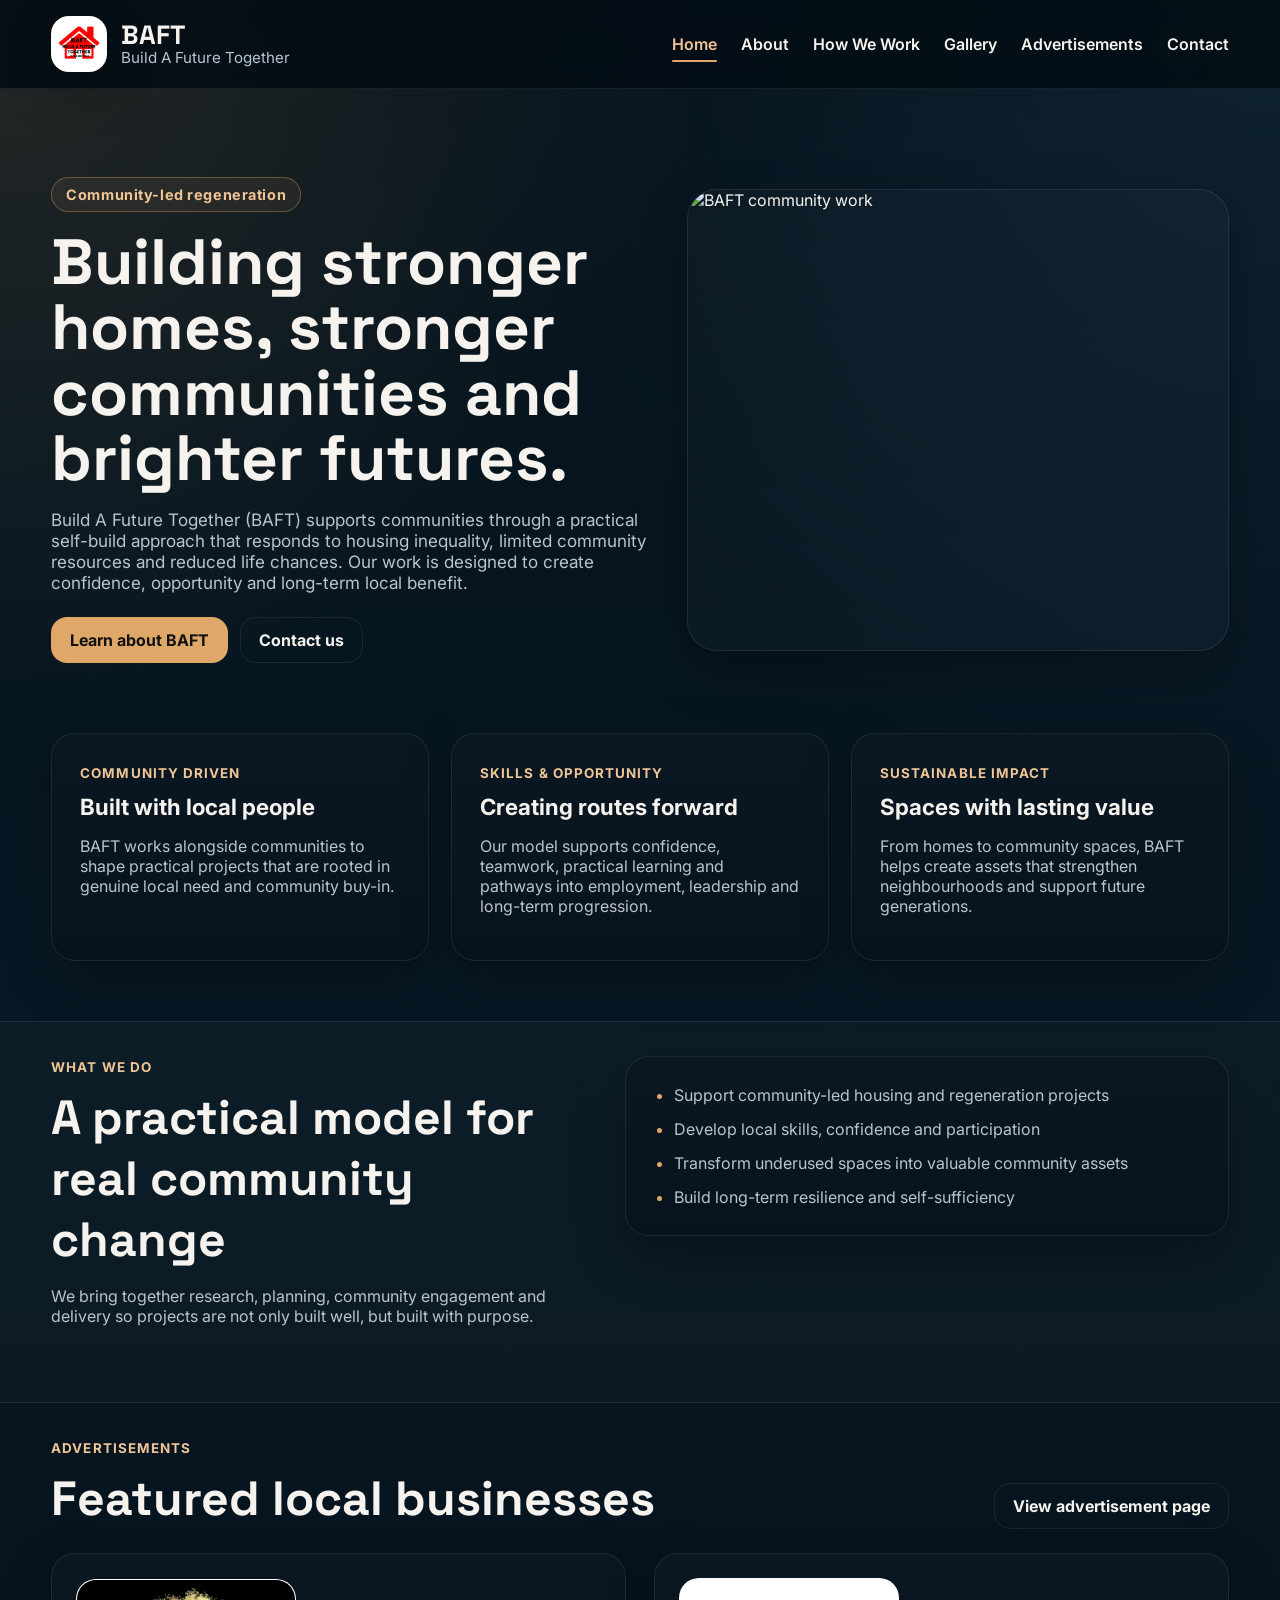
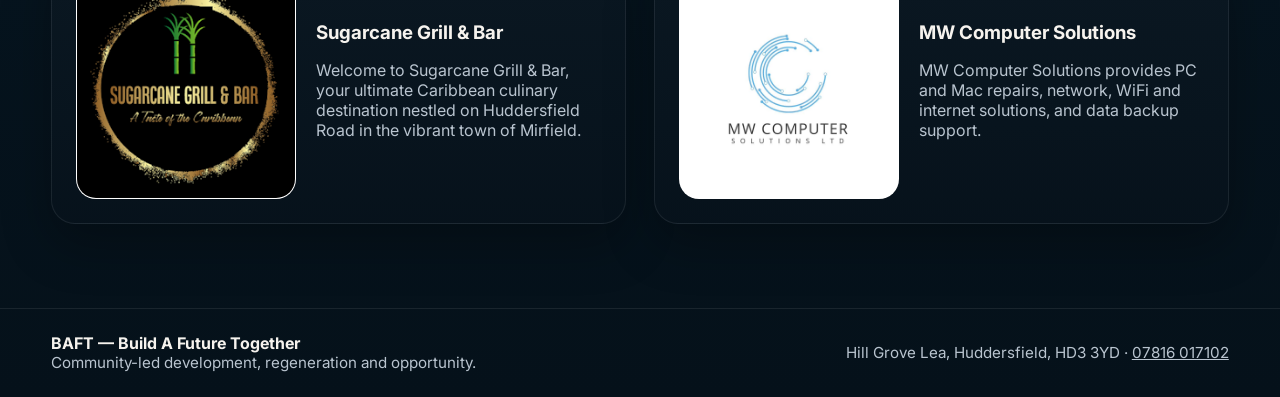
==== commit d9098ecb: "Add files via upload" ====
--- a/index.html
+++ b/index.html
@@ -3,7 +3,6 @@
 <head>
   <meta charset="UTF-8">
   <meta name="viewport" content="width=device-width, initial-scale=1.0">
-  <link rel="stylesheet" href="assets/css/styles.css">
   <title>BAFT | Build A Future Together</title>
   <meta name="description" content="BAFT — Build A Future Together — is a community-led organisation in Kirklees using a self-build model to create stronger homes, stronger communities and better opportunities." />
   <link rel="preconnect" href="https://fonts.googleapis.com">
@@ -46,8 +45,8 @@
         </div>
       </div>
       <div class="banner">
-        <img src="assets/img/gallery/hero-home-2.jpg" alt="BAFT community work">
-      </div>
+  <img src="assets/img/gallery/hero.jpg" alt="BAFT community work">
+</div>
     </div>
   </section>
 
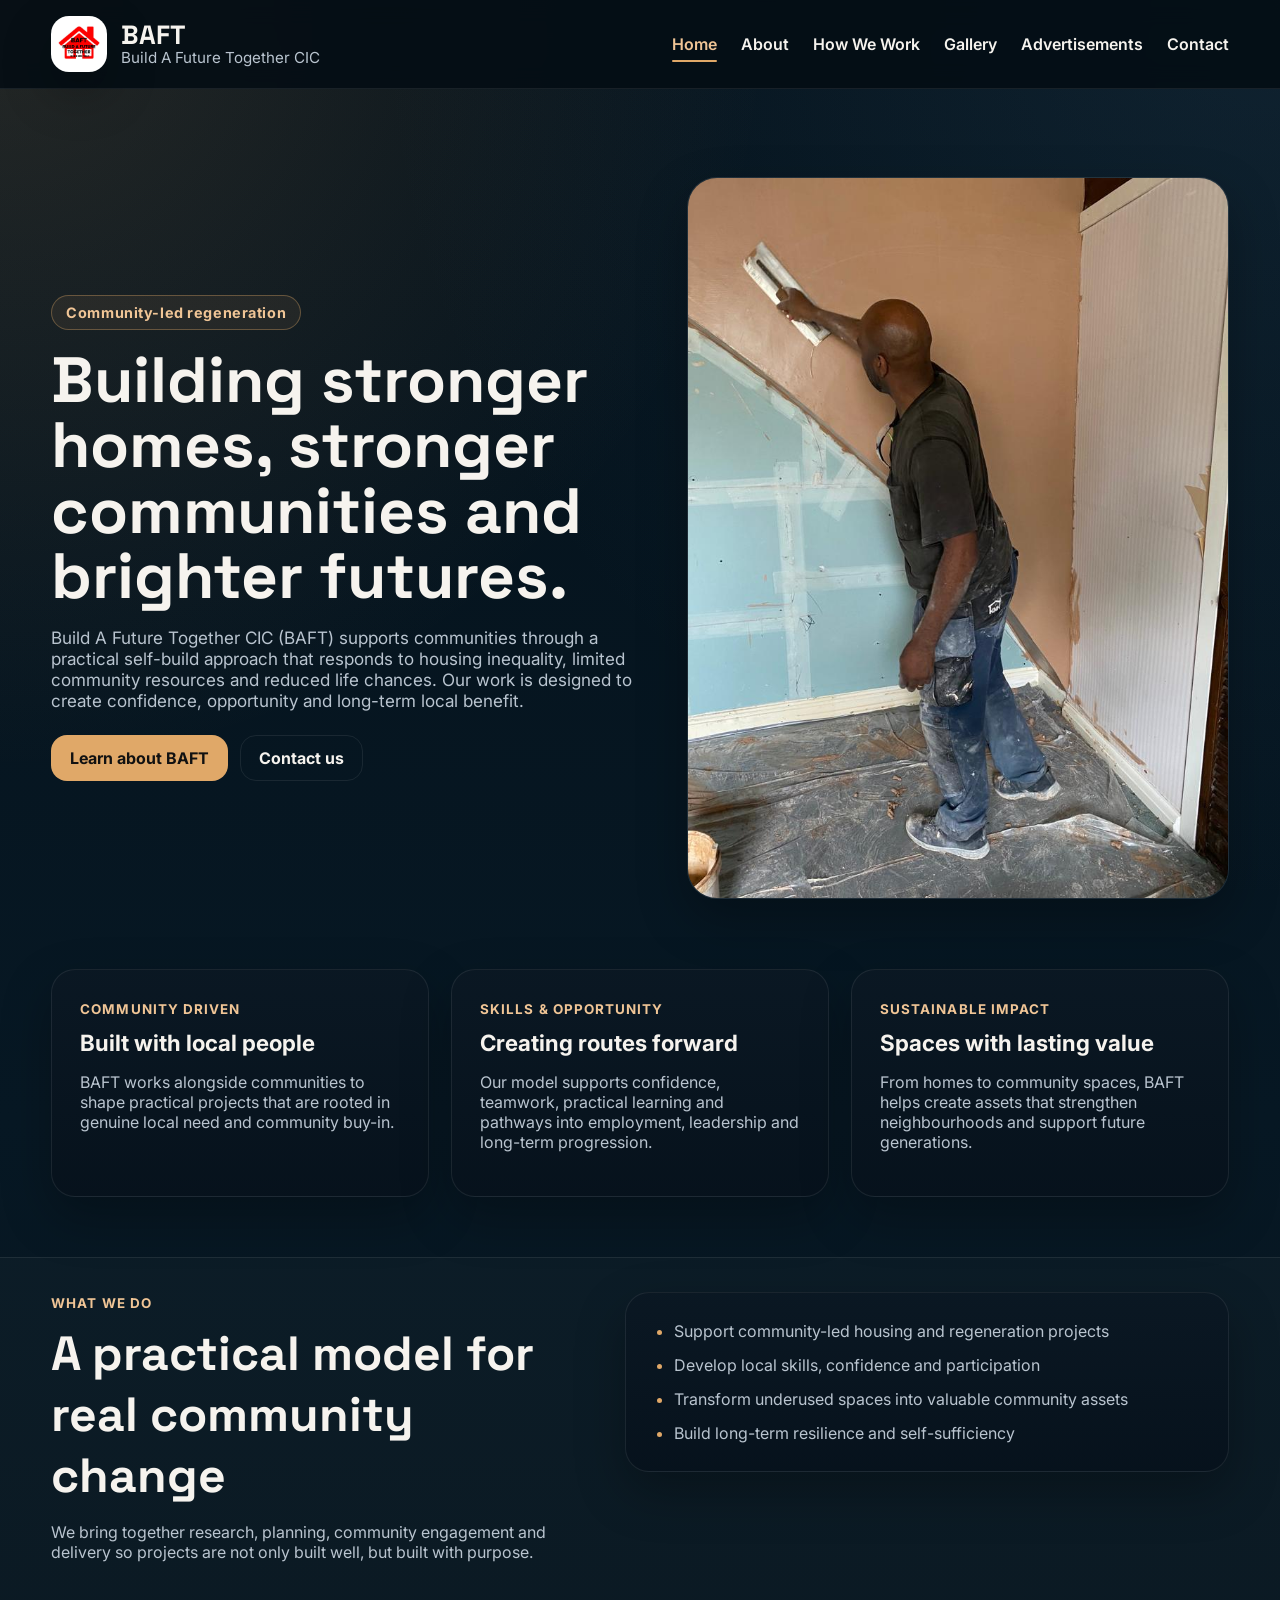
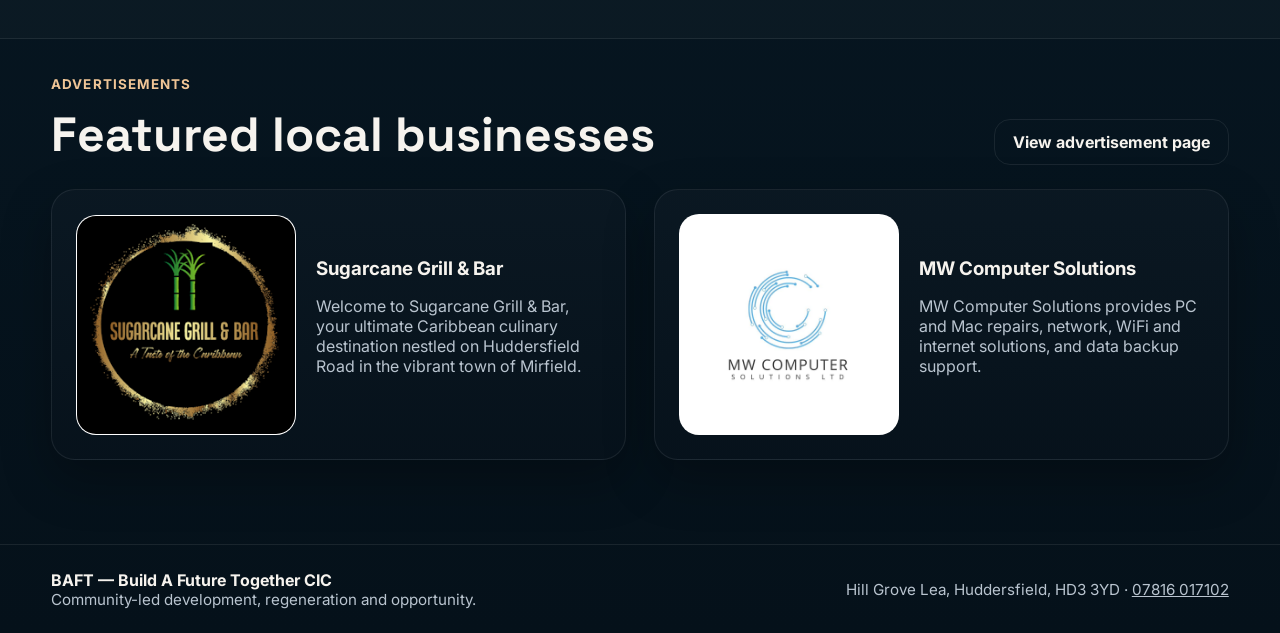
==== commit e9e08f76: "Add files via upload" ====
--- a/index.html
+++ b/index.html
@@ -3,7 +3,7 @@
 <head>
   <meta charset="UTF-8">
   <meta name="viewport" content="width=device-width, initial-scale=1.0">
-  <title>BAFT | Build A Future Together</title>
+  <title>BAFT | Build A Future Together CIC</title>
   <meta name="description" content="BAFT — Build A Future Together — is a community-led organisation in Kirklees using a self-build model to create stronger homes, stronger communities and better opportunities." />
   <link rel="preconnect" href="https://fonts.googleapis.com">
   <link rel="preconnect" href="https://fonts.gstatic.com" crossorigin>
@@ -17,7 +17,7 @@
       <img src="assets/img/baft-logo.jpg" alt="BAFT logo">
       <div class="brand-text">
         <span>BAFT</span>
-        <span>Build A Future Together</span>
+        <span>Build A Future Together CIC</span>
       </div>
     </a>
     <button class="menu-btn" aria-label="Open menu" aria-expanded="false">☰</button>
@@ -38,7 +38,7 @@
       <div>
         <span class="eyebrow">Community-led regeneration</span>
         <h1>Building stronger homes, stronger communities and brighter futures.</h1>
-        <p class="lead">Build A Future Together (BAFT) supports communities through a practical self-build approach that responds to housing inequality, limited community resources and reduced life chances. Our work is designed to create confidence, opportunity and long-term local benefit.</p>
+        <p class="lead">Build A Future Together CIC (BAFT) supports communities through a practical self-build approach that responds to housing inequality, limited community resources and reduced life chances. Our work is designed to create confidence, opportunity and long-term local benefit.</p>
         <div class="hero-actions">
           <a class="btn primary" href="about.html">Learn about BAFT</a>
           <a class="btn secondary" href="contact.html">Contact us</a>
@@ -118,7 +118,7 @@
 <footer class="footer">
   <div class="container footer-grid">
     <div>
-      <strong>BAFT — Build A Future Together</strong>
+      <strong>BAFT — Build A Future Together CIC</strong>
       <div class="small">Community-led development, regeneration and opportunity.</div>
     </div>
     <div class="small">Hill Grove Lea, Huddersfield, HD3 3YD · <a href="tel:07816017102">07816 017102</a></div>
--- a/assets/css/styles.css
+++ b/assets/css/styles.css
@@ -5,3 +5,11 @@
 .brand img{background:#fff;padding:6px;border:1px solid var(--line);box-shadow:var(--shadow)}
 .gallery-card{position:relative}
 .gallery-card::after{content:"";position:absolute;inset:0;border:1px solid rgba(255,255,255,.04);border-radius:24px;pointer-events:none}
+.banner img {
+  width: 100%;
+  height: 100%;
+  object-fit: cover;
+  border-radius: 20px;
+}
+
+.resource-grid{display:grid;gap:28px}.resource-card{background:linear-gradient(180deg, rgba(11,24,35,.96), rgba(7,18,28,.96));border:1px solid var(--line);border-radius:var(--radius);padding:28px;box-shadow:var(--shadow);display:grid;gap:22px}.media-card{grid-template-columns:minmax(0,.9fr) minmax(320px,1.1fr);align-items:center}.resource-image{width:100%;border-radius:24px;border:1px solid var(--line);box-shadow:var(--shadow);object-fit:cover;max-height:480px}.resource-actions{display:flex;gap:12px;flex-wrap:wrap;margin-top:18px}.embed-frame-wrap{width:100%;border-radius:24px;overflow:hidden;border:1px solid var(--line);background:rgba(255,255,255,.03);box-shadow:var(--shadow)}.embed-frame-wrap iframe{display:block;width:100%;border:0}.pdf-embed iframe{min-height:680px}.video-embed iframe{aspect-ratio:16/9;min-height:340px}.gallery-masonry{columns:3 280px;column-gap:24px}.gallery-masonry .gallery-card{display:block;width:100%;margin:0 0 24px;break-inside:avoid;page-break-inside:avoid}.gallery-masonry .gallery-card img{height:auto;max-height:none}.gallery-filter-bar{position:sticky;top:96px;z-index:20;padding:12px 0 16px;background:linear-gradient(180deg, rgba(5,17,26,.96), rgba(5,17,26,.76), rgba(5,17,26,0))}@media (max-width:980px){.media-card{grid-template-columns:1fr}.pdf-embed iframe{min-height:520px}.gallery-masonry{columns:2 220px}}@media (max-width:768px){.gallery-filter-bar{top:130px}.gallery-masonry{columns:1}.video-embed iframe{min-height:240px}}
